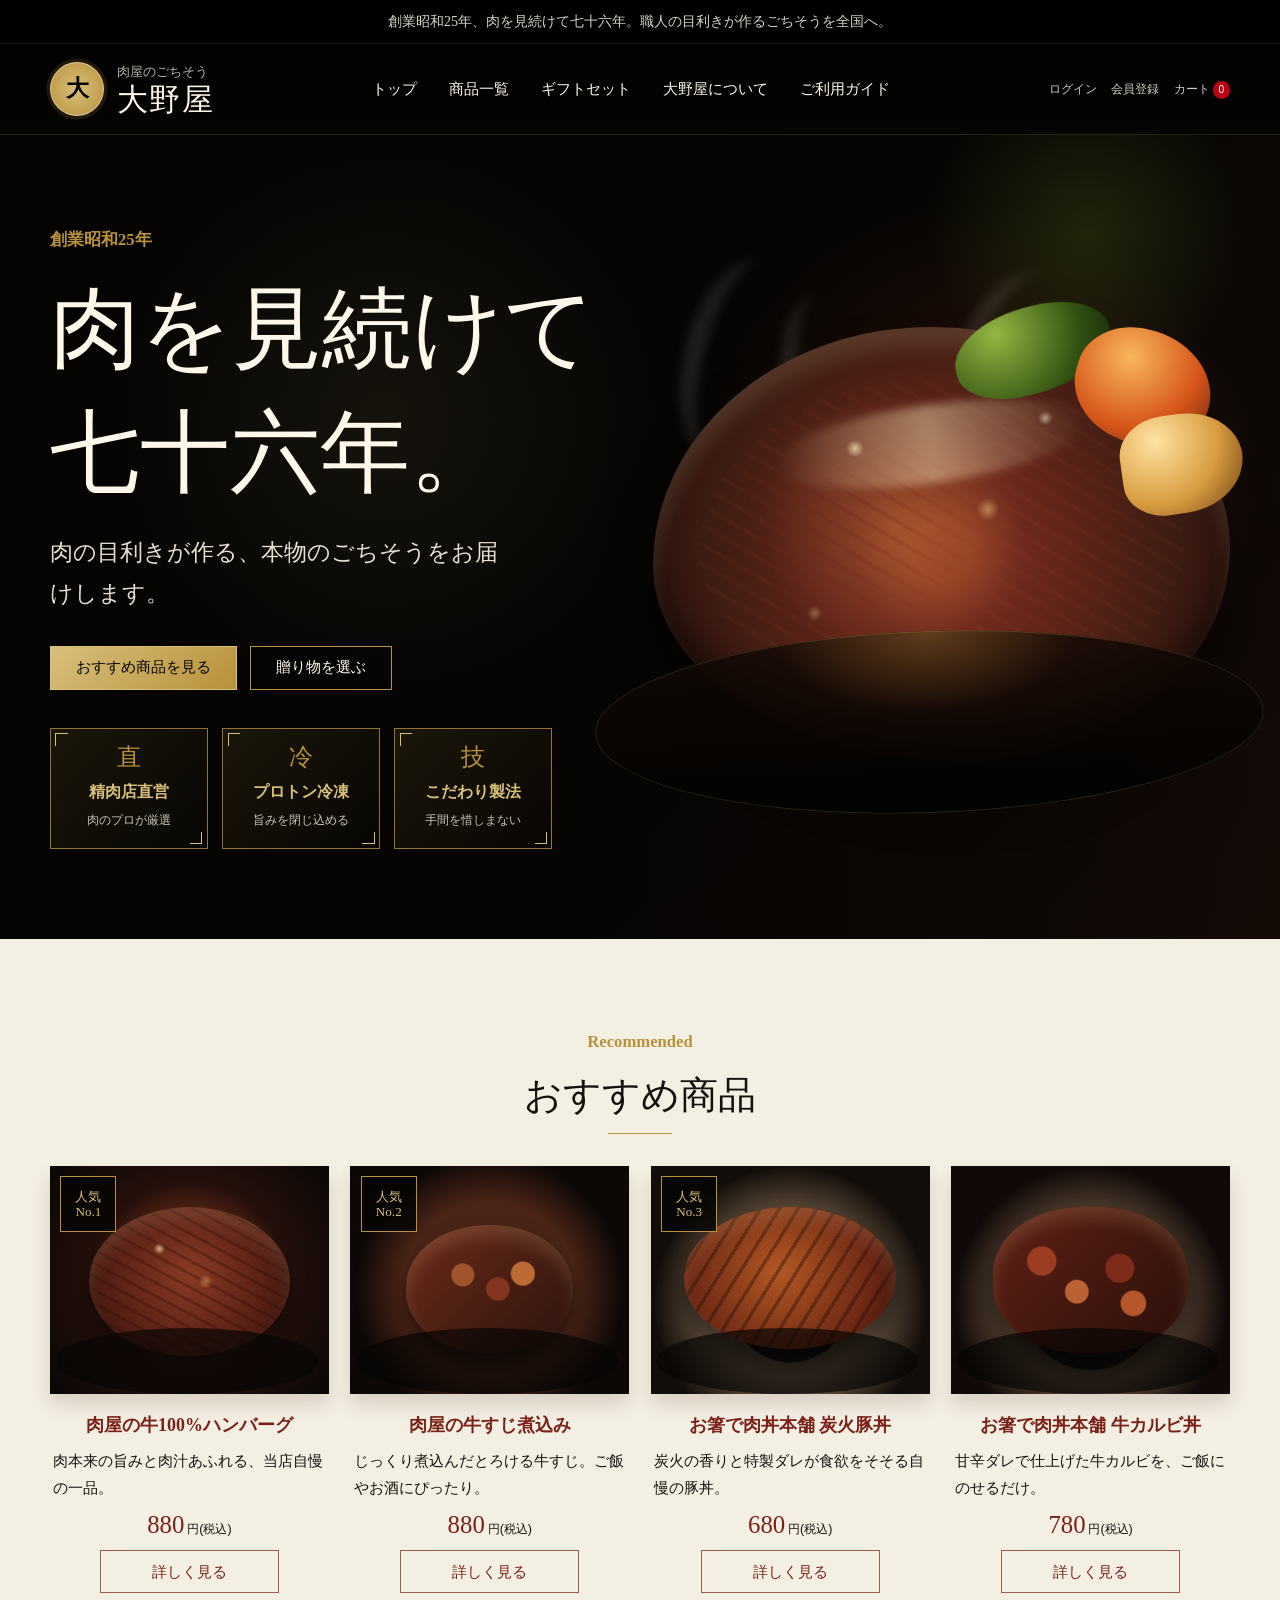
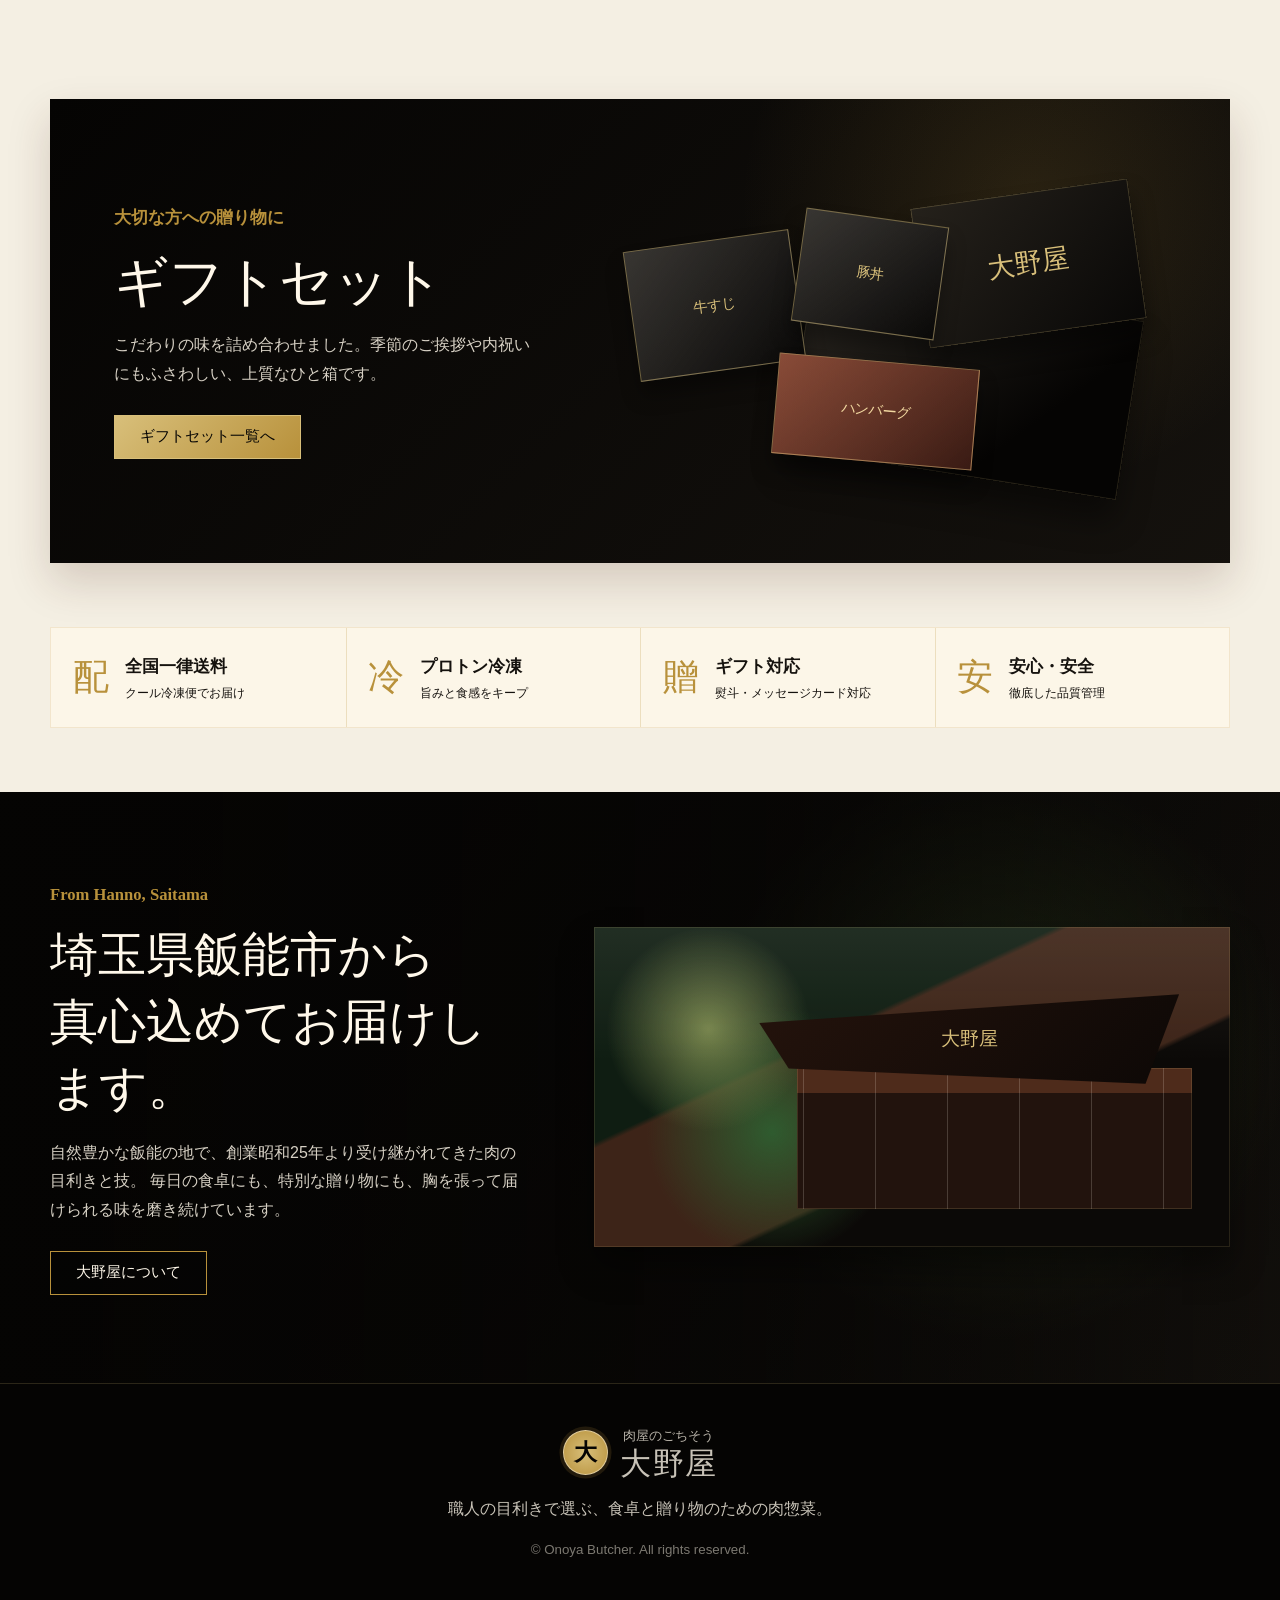
==== index.html @ 5d1ee105 "Add premium butcher LP" ====
<!doctype html>
<html lang="ja">
  <head>
    <meta charset="utf-8">
    <meta name="viewport" content="width=device-width, initial-scale=1">
    <title>肉屋のごちそう 大野屋 | 高級精肉EC LP</title>
    <meta
      name="description"
      content="老舗精肉店が届ける、贈り物にも日々の食卓にもふさわしい上質な肉惣菜のECランディングページです。"
    >
    <link rel="stylesheet" href="styles.css">
  </head>
  <body>
    <header class="site-header" id="top">
      <div class="announcement">
        創業昭和25年、肉を見続けて七十六年。職人の目利きが作るごちそうを全国へ。
      </div>

      <div class="header-inner">
        <a class="brand" href="#top" aria-label="肉屋のごちそう 大野屋 トップへ">
          <span class="brand-mark" aria-hidden="true">大</span>
          <span class="brand-copy">
            <span class="brand-small">肉屋のごちそう</span>
            <span class="brand-name">大野屋</span>
          </span>
        </a>

        <nav class="main-nav" aria-label="メインナビゲーション">
          <a href="#top">トップ</a>
          <a href="#products">商品一覧</a>
          <a href="#gift">ギフトセット</a>
          <a href="#about">大野屋について</a>
          <a href="#guide">ご利用ガイド</a>
        </nav>

        <div class="header-actions" aria-label="アカウントメニュー">
          <a href="#">ログイン</a>
          <a href="#">会員登録</a>
          <a class="cart-link" href="#">カート<span>0</span></a>
        </div>
      </div>
    </header>

    <main>
      <section class="hero" aria-labelledby="hero-title">
        <div class="hero-copy">
          <p class="eyebrow">創業昭和25年</p>
          <h1 id="hero-title">
            <span class="title-line">肉を見続けて</span>
            <span class="title-line">七十六年。</span>
          </h1>
          <p class="hero-lead">
            肉の目利きが作る、本物のごちそうをお届けします。
          </p>

          <div class="hero-actions">
            <a class="button primary" href="#products">おすすめ商品を見る</a>
            <a class="button ghost" href="#gift">贈り物を選ぶ</a>
          </div>

          <div class="trust-badges" aria-label="大野屋のこだわり">
            <article>
              <span class="badge-icon" aria-hidden="true">直</span>
              <h2>精肉店直営</h2>
              <p>肉のプロが厳選</p>
            </article>
            <article>
              <span class="badge-icon" aria-hidden="true">冷</span>
              <h2>プロトン冷凍</h2>
              <p>旨みを閉じ込める</p>
            </article>
            <article>
              <span class="badge-icon" aria-hidden="true">技</span>
              <h2>こだわり製法</h2>
              <p>手間を惜しまない</p>
            </article>
          </div>
        </div>

        <div class="hero-visual" role="img" aria-label="鉄板で焼かれた肉料理のイメージ">
          <span class="steam steam-one"></span>
          <span class="steam steam-two"></span>
          <span class="steam steam-three"></span>
          <span class="meat-plate">
            <span class="meat-gloss"></span>
          </span>
          <span class="vegetable vegetable-green"></span>
          <span class="vegetable vegetable-orange"></span>
          <span class="vegetable vegetable-gold"></span>
        </div>
      </section>

      <section class="products section-light" id="products" aria-labelledby="products-title">
        <div class="section-heading">
          <p class="eyebrow">Recommended</p>
          <h2 id="products-title">おすすめ商品</h2>
        </div>

        <div class="product-grid">
          <article class="product-card">
            <div class="product-visual product-hamburg">
              <span class="rank">人気<br>No.1</span>
            </div>
            <h3>肉屋の牛100%ハンバーグ</h3>
            <p>肉本来の旨みと肉汁あふれる、当店自慢の一品。</p>
            <p class="price">880<span>円(税込)</span></p>
            <a class="button outline" href="#">詳しく見る</a>
          </article>

          <article class="product-card">
            <div class="product-visual product-stew">
              <span class="rank">人気<br>No.2</span>
            </div>
            <h3>肉屋の牛すじ煮込み</h3>
            <p>じっくり煮込んだとろける牛すじ。ご飯やお酒にぴったり。</p>
            <p class="price">880<span>円(税込)</span></p>
            <a class="button outline" href="#">詳しく見る</a>
          </article>

          <article class="product-card">
            <div class="product-visual product-bowl">
              <span class="rank">人気<br>No.3</span>
            </div>
            <h3>お箸で肉丼本舗 炭火豚丼</h3>
            <p>炭火の香りと特製ダレが食欲をそそる自慢の豚丼。</p>
            <p class="price">680<span>円(税込)</span></p>
            <a class="button outline" href="#">詳しく見る</a>
          </article>

          <article class="product-card">
            <div class="product-visual product-kalbi"></div>
            <h3>お箸で肉丼本舗 牛カルビ丼</h3>
            <p>甘辛ダレで仕上げた牛カルビを、ご飯にのせるだけ。</p>
            <p class="price">780<span>円(税込)</span></p>
            <a class="button outline" href="#">詳しく見る</a>
          </article>
        </div>
      </section>

      <section class="gift-band" id="gift" aria-labelledby="gift-title">
        <div class="gift-copy">
          <p class="eyebrow">大切な方への贈り物に</p>
          <h2 id="gift-title">ギフトセット</h2>
          <p>
            こだわりの味を詰め合わせました。季節のご挨拶や内祝いにもふさわしい、上質なひと箱です。
          </p>
          <a class="button primary" href="#">ギフトセット一覧へ</a>
        </div>
        <div class="gift-box" role="img" aria-label="黒い化粧箱に入ったギフト商品のイメージ">
          <span class="box-lid">大野屋</span>
          <span class="gift-pack pack-one">牛すじ</span>
          <span class="gift-pack pack-two">豚丼</span>
          <span class="gift-pack pack-three">ハンバーグ</span>
        </div>
      </section>

      <section class="service-strip" id="guide" aria-label="ご利用ガイド">
        <article>
          <span aria-hidden="true">配</span>
          <div>
            <h2>全国一律送料</h2>
            <p>クール冷凍便でお届け</p>
          </div>
        </article>
        <article>
          <span aria-hidden="true">冷</span>
          <div>
            <h2>プロトン冷凍</h2>
            <p>旨みと食感をキープ</p>
          </div>
        </article>
        <article>
          <span aria-hidden="true">贈</span>
          <div>
            <h2>ギフト対応</h2>
            <p>熨斗・メッセージカード対応</p>
          </div>
        </article>
        <article>
          <span aria-hidden="true">安</span>
          <div>
            <h2>安心・安全</h2>
            <p>徹底した品質管理</p>
          </div>
        </article>
      </section>

      <section class="about" id="about" aria-labelledby="about-title">
        <div class="about-copy">
          <p class="eyebrow">From Hanno, Saitama</p>
          <h2 id="about-title">埼玉県飯能市から<br>真心込めてお届けします。</h2>
          <p>
            自然豊かな飯能の地で、創業昭和25年より受け継がれてきた肉の目利きと技。
            毎日の食卓にも、特別な贈り物にも、胸を張って届けられる味を磨き続けています。
          </p>
          <a class="button ghost" href="#">大野屋について</a>
        </div>
        <div class="store-visual" role="img" aria-label="老舗店舗と自然をイメージした背景"></div>
      </section>
    </main>

    <footer class="site-footer">
      <a class="brand footer-brand" href="#top" aria-label="肉屋のごちそう 大野屋 トップへ">
        <span class="brand-mark" aria-hidden="true">大</span>
        <span class="brand-copy">
          <span class="brand-small">肉屋のごちそう</span>
          <span class="brand-name">大野屋</span>
        </span>
      </a>
      <p>職人の目利きで選ぶ、食卓と贈り物のための肉惣菜。</p>
      <small>&copy; Onoya Butcher. All rights reserved.</small>
    </footer>
  </body>
</html>
---- styles.css ----
:root {
  --black: #050403;
  --ink: #15120e;
  --charcoal: #211a14;
  --gold: #b8913b;
  --pale-gold: #d8bf7a;
  --paper: #f4efe3;
  --paper-deep: #e5d8bf;
  --meat-red: #7a2118;
  --roast-brown: #4a2417;
  --cream-text: #fff8ea;
  --muted-light: #c9bea8;
  --shadow: rgba(0, 0, 0, 0.36);
  --serif: "Yu Mincho", "Hiragino Mincho ProN", "Noto Serif JP", serif;
  --sans: "Hiragino Kaku Gothic ProN", "Yu Gothic", "Noto Sans JP", sans-serif;
}

* {
  box-sizing: border-box;
}

html {
  scroll-behavior: smooth;
  overflow-x: hidden;
}

body {
  min-width: 320px;
  margin: 0;
  overflow-x: hidden;
  color: var(--ink);
  background:
    radial-gradient(circle at 20% 12%, rgba(184, 145, 59, 0.12), transparent 28rem),
    linear-gradient(135deg, rgba(74, 36, 23, 0.07) 0 1px, transparent 1px 14px),
    var(--paper);
  font-family: var(--sans);
  line-height: 1.8;
  letter-spacing: 0;
}

body::before {
  position: fixed;
  inset: 0;
  z-index: -1;
  pointer-events: none;
  content: "";
  background-image:
    radial-gradient(circle at 12% 18%, rgba(80, 61, 37, 0.08) 0 1px, transparent 1px),
    radial-gradient(circle at 76% 42%, rgba(80, 61, 37, 0.07) 0 1px, transparent 1px);
  background-size: 30px 28px, 42px 40px;
  opacity: 0.5;
}

a {
  color: inherit;
  text-decoration: none;
}

img,
svg {
  max-width: 100%;
}

.site-header {
  color: var(--cream-text);
  background: linear-gradient(180deg, #000, var(--black));
  border-bottom: 1px solid rgba(216, 191, 122, 0.18);
}

.announcement {
  padding: 0.55rem 1.5rem;
  color: rgba(255, 248, 234, 0.84);
  border-bottom: 1px solid rgba(255, 255, 255, 0.08);
  font-family: var(--serif);
  font-size: clamp(0.72rem, 1.1vw, 0.88rem);
  overflow-wrap: anywhere;
  text-align: center;
}

.header-inner {
  display: grid;
  grid-template-columns: auto minmax(18rem, 1fr) auto;
  gap: 1.5rem;
  align-items: center;
  width: min(1180px, calc(100% - 3rem));
  margin: 0 auto;
  padding: 1rem 0;
}

.brand {
  display: inline-flex;
  align-items: center;
  gap: 0.8rem;
  min-width: max-content;
}

.brand-mark {
  display: grid;
  width: 3.4rem;
  aspect-ratio: 1;
  place-items: center;
  color: var(--black);
  background:
    radial-gradient(circle, var(--pale-gold), var(--gold));
  border: 1px solid rgba(255, 248, 234, 0.48);
  border-radius: 50%;
  box-shadow: 0 0 0 0.22rem rgba(184, 145, 59, 0.16);
  font-family: var(--serif);
  font-size: 1.45rem;
  font-weight: 700;
}

.brand-copy {
  display: grid;
  gap: 0.05rem;
  font-family: var(--serif);
}

.brand-small {
  color: rgba(255, 248, 234, 0.72);
  font-size: 0.82rem;
}

.brand-name {
  font-size: clamp(1.45rem, 2.4vw, 2rem);
  letter-spacing: 0.04em;
  line-height: 1.1;
}

.main-nav,
.header-actions {
  display: flex;
  flex-wrap: wrap;
  align-items: center;
}

.main-nav {
  justify-content: center;
  gap: clamp(0.75rem, 2.5vw, 2.25rem);
  font-family: var(--serif);
  font-size: 0.95rem;
}

.main-nav a {
  position: relative;
  padding: 0.55rem 0;
}

.main-nav a::after {
  position: absolute;
  right: 0;
  bottom: 0;
  left: 0;
  height: 1px;
  content: "";
  background: var(--pale-gold);
  opacity: 0;
  transform: scaleX(0.4);
  transition: opacity 180ms ease, transform 180ms ease;
}

.main-nav a:hover::after,
.main-nav a:focus-visible::after {
  opacity: 1;
  transform: scaleX(1);
}

.header-actions {
  justify-content: flex-end;
  gap: 0.9rem;
  color: rgba(255, 248, 234, 0.82);
  font-size: 0.78rem;
}

.cart-link {
  position: relative;
}

.cart-link span {
  display: inline-grid;
  min-width: 1.08rem;
  height: 1.08rem;
  margin-left: 0.18rem;
  place-items: center;
  color: #fff;
  background: #b90013;
  border-radius: 50%;
  font-size: 0.64rem;
  line-height: 1;
}

.hero {
  position: relative;
  display: grid;
  grid-template-columns: minmax(0, 0.9fr) minmax(22rem, 1.1fr);
  gap: clamp(2rem, 5vw, 5rem);
  align-items: center;
  min-height: 620px;
  padding: clamp(3rem, 7vw, 5.8rem) max(1.5rem, calc((100vw - 1180px) / 2));
  overflow: hidden;
  color: var(--cream-text);
  background:
    linear-gradient(90deg, rgba(5, 4, 3, 0.97), rgba(5, 4, 3, 0.8) 42%, rgba(5, 4, 3, 0.28)),
    radial-gradient(circle at 76% 44%, rgba(184, 63, 25, 0.44), transparent 18rem),
    linear-gradient(135deg, #020201, #0a0705 55%, #1a0d08);
}

.hero::before {
  position: absolute;
  inset: 0;
  content: "";
  background:
    radial-gradient(circle at 30% 35%, rgba(216, 191, 122, 0.08), transparent 18rem),
    radial-gradient(circle at 85% 12%, rgba(78, 102, 25, 0.32), transparent 10rem);
  pointer-events: none;
}

.hero-copy,
.hero-visual {
  position: relative;
  z-index: 1;
}

.eyebrow {
  margin: 0 0 0.8rem;
  color: var(--gold);
  font-family: var(--serif);
  font-size: clamp(0.86rem, 1.3vw, 1.05rem);
  font-weight: 700;
}

.hero h1,
.section-heading h2,
.gift-copy h2,
.about-copy h2 {
  margin: 0;
  font-family: var(--serif);
  font-weight: 500;
  line-height: 1.38;
}

.hero h1 {
  font-size: clamp(3rem, 7vw, 5.8rem);
}

.title-line {
  display: block;
  white-space: nowrap;
}

.hero-lead {
  max-width: 28rem;
  margin: 1.1rem 0 0;
  color: rgba(255, 248, 234, 0.9);
  font-family: var(--serif);
  font-size: clamp(1.05rem, 2vw, 1.45rem);
  line-height: 1.75;
}

.hero-actions {
  display: flex;
  flex-wrap: wrap;
  gap: 0.85rem;
  margin-top: 2rem;
}

.button {
  display: inline-flex;
  align-items: center;
  justify-content: center;
  min-height: 2.75rem;
  padding: 0.72rem 1.55rem;
  border: 1px solid currentColor;
  font-family: var(--serif);
  font-size: 0.95rem;
  line-height: 1.2;
  text-align: center;
  transition: transform 180ms ease, background-color 180ms ease, border-color 180ms ease, color 180ms ease;
}

.button:hover,
.button:focus-visible {
  transform: translateY(-1px);
}

.button.primary {
  color: var(--black);
  background: linear-gradient(135deg, var(--pale-gold), var(--gold));
  border-color: var(--pale-gold);
}

.button.ghost {
  color: var(--cream-text);
  background: rgba(5, 4, 3, 0.34);
  border-color: var(--gold);
}

.button.outline {
  width: min(100%, 11.2rem);
  min-height: 2.35rem;
  color: var(--meat-red);
  background: transparent;
  border-color: rgba(122, 33, 24, 0.72);
}

.button.outline:hover,
.button.outline:focus-visible {
  color: var(--cream-text);
  background: var(--meat-red);
}

.trust-badges {
  display: grid;
  grid-template-columns: repeat(3, minmax(0, 1fr));
  gap: 0.9rem;
  max-width: 34rem;
  margin-top: 2.4rem;
}

.trust-badges article {
  position: relative;
  min-height: 7.6rem;
  padding: 1rem 0.8rem 0.9rem;
  border: 1px solid rgba(184, 145, 59, 0.78);
  background:
    linear-gradient(135deg, rgba(184, 145, 59, 0.13), rgba(184, 145, 59, 0.02)),
    rgba(0, 0, 0, 0.32);
  text-align: center;
}

.trust-badges article::before,
.trust-badges article::after {
  position: absolute;
  width: 0.7rem;
  height: 0.7rem;
  content: "";
  border-color: var(--pale-gold);
  border-style: solid;
}

.trust-badges article::before {
  top: 0.28rem;
  left: 0.28rem;
  border-width: 1px 0 0 1px;
}

.trust-badges article::after {
  right: 0.28rem;
  bottom: 0.28rem;
  border-width: 0 1px 1px 0;
}

.badge-icon {
  display: block;
  color: var(--gold);
  font-family: var(--serif);
  font-size: 1.5rem;
  line-height: 1;
}

.trust-badges h2 {
  margin: 0.58rem 0 0.1rem;
  color: var(--pale-gold);
  font-family: var(--serif);
  font-size: 1rem;
}

.trust-badges p {
  margin: 0;
  color: rgba(255, 248, 234, 0.78);
  font-size: 0.78rem;
}

.hero-visual {
  min-height: clamp(25rem, 45vw, 35rem);
}

.meat-plate {
  position: absolute;
  right: 0;
  bottom: 10%;
  width: min(94%, 39rem);
  aspect-ratio: 1.33;
  border-radius: 48% 52% 46% 54% / 55% 51% 49% 45%;
  background:
    radial-gradient(circle at 35% 28%, rgba(255, 245, 194, 0.68), transparent 0.55rem),
    radial-gradient(circle at 58% 42%, rgba(255, 205, 132, 0.48), transparent 0.7rem),
    radial-gradient(circle at 68% 21%, rgba(255, 246, 220, 0.52), transparent 0.45rem),
    radial-gradient(circle at 28% 66%, rgba(255, 216, 160, 0.32), transparent 0.48rem),
    radial-gradient(circle at 50% 52%, #8d3b23 0 8%, #6d281b 24%, #3c1b12 65%, #1d0c08 100%);
  box-shadow:
    inset 0 1.2rem 1.2rem rgba(255, 235, 182, 0.14),
    inset 0 -1.4rem 2rem rgba(0, 0, 0, 0.5),
    0 2.4rem 3rem rgba(0, 0, 0, 0.52);
}

.meat-plate::before {
  position: absolute;
  inset: 12% 8% 14%;
  content: "";
  border-radius: inherit;
  background:
    repeating-linear-gradient(30deg, rgba(35, 11, 4, 0.42) 0 0.24rem, transparent 0.24rem 1.05rem),
    radial-gradient(circle at 40% 45%, rgba(255, 147, 60, 0.46), transparent 8rem);
  mix-blend-mode: screen;
  opacity: 0.55;
}

.meat-plate::after {
  position: absolute;
  right: -6%;
  bottom: -12%;
  left: -10%;
  height: 42%;
  content: "";
  border-radius: 50%;
  background:
    radial-gradient(ellipse at 50% 0, rgba(255, 179, 77, 0.28), transparent 32%),
    linear-gradient(180deg, rgba(20, 10, 5, 0.84), rgba(2, 2, 1, 0.95));
  box-shadow: inset 0 0 0 1px rgba(216, 191, 122, 0.18);
  transform: rotate(-2deg);
}

.meat-gloss {
  position: absolute;
  top: 18%;
  left: 21%;
  width: 54%;
  height: 18%;
  border-radius: 50%;
  background: linear-gradient(90deg, transparent, rgba(255, 241, 193, 0.42), transparent);
  filter: blur(0.25rem);
  transform: rotate(-8deg);
}

.vegetable,
.steam {
  position: absolute;
  display: block;
}

.vegetable-green {
  top: 9%;
  right: 19%;
  width: 10rem;
  height: 5.4rem;
  border-radius: 52% 48% 55% 45%;
  background: radial-gradient(circle at 30% 20%, #94b642, #315111 64%, #17250a);
  filter: blur(0.2px);
  transform: rotate(-16deg);
}

.vegetable-orange {
  top: 13%;
  right: 3%;
  width: 8.6rem;
  height: 7.1rem;
  border-radius: 46% 54% 49% 51%;
  background: radial-gradient(circle at 35% 28%, #f8b65a, #d55519 58%, #5c1d0d);
  transform: rotate(17deg);
}

.vegetable-gold {
  top: 28%;
  right: -2%;
  width: 7.6rem;
  height: 6.2rem;
  border-radius: 44% 56% 60% 40%;
  background: radial-gradient(circle at 30% 24%, #ffe2a1, #d79c3f 56%, #6e3b16);
  transform: rotate(-8deg);
}

.steam {
  width: 7rem;
  height: 13rem;
  border-left: 1.2rem solid rgba(255, 255, 255, 0.1);
  border-radius: 50%;
  filter: blur(0.35rem);
}

.steam-one {
  top: 0;
  left: 11%;
  transform: rotate(14deg);
}

.steam-two {
  top: 6%;
  left: 27%;
  transform: rotate(-10deg);
}

.steam-three {
  top: 2%;
  right: 27%;
  transform: rotate(20deg);
}

.section-light {
  padding: clamp(3.2rem, 7vw, 5.5rem) max(1.5rem, calc((100vw - 1180px) / 2));
}

.section-heading {
  margin-bottom: 2rem;
  text-align: center;
}

.section-heading h2 {
  position: relative;
  display: inline-block;
  color: var(--ink);
  font-size: clamp(1.75rem, 3.4vw, 2.35rem);
}

.section-heading h2::after {
  display: block;
  width: 4rem;
  height: 1px;
  margin: 0.7rem auto 0;
  content: "";
  background: var(--gold);
}

.product-grid {
  display: grid;
  grid-template-columns: repeat(4, minmax(0, 1fr));
  gap: clamp(1rem, 2vw, 1.35rem);
}

.product-card {
  display: grid;
  align-content: start;
  justify-items: center;
  min-width: 0;
  padding-bottom: 1.1rem;
  text-align: center;
}

.product-visual {
  position: relative;
  width: 100%;
  aspect-ratio: 1.22;
  margin-bottom: 1.1rem;
  overflow: hidden;
  background:
    radial-gradient(circle at 52% 45%, rgba(255, 219, 139, 0.38), transparent 18%),
    radial-gradient(circle at 50% 50%, #7e3721 0 22%, #25100b 54%, #090705 100%);
  box-shadow: 0 0.7rem 1.1rem rgba(74, 36, 23, 0.16);
}

.product-visual::before,
.product-visual::after {
  position: absolute;
  content: "";
}

.product-visual::before {
  inset: 18% 14% 17%;
  border-radius: 50%;
  background:
    radial-gradient(circle at 35% 28%, rgba(255, 236, 181, 0.68), transparent 0.36rem),
    radial-gradient(circle at 58% 50%, rgba(255, 191, 106, 0.44), transparent 0.45rem),
    repeating-linear-gradient(28deg, rgba(32, 9, 3, 0.28) 0 0.18rem, transparent 0.18rem 0.74rem),
    radial-gradient(circle at 50% 45%, #8a3a22, #541e14 64%, #27100b);
  box-shadow: inset 0 0.75rem 1rem rgba(255, 225, 170, 0.14), 0 0.75rem 1.2rem rgba(0, 0, 0, 0.5);
}

.product-visual::after {
  right: 4%;
  bottom: 0;
  left: 2%;
  height: 29%;
  border-radius: 50%;
  background: rgba(6, 5, 4, 0.68);
}

.product-stew {
  background:
    radial-gradient(circle at 50% 54%, #d8c9ad 0 23%, #4a2417 24% 47%, #0d0806 72%);
}

.product-stew::before {
  inset: 26% 20% 18%;
  border-radius: 48%;
  background:
    radial-gradient(circle at 34% 39%, #a1542b 0 8%, transparent 9%),
    radial-gradient(circle at 55% 50%, #85351f 0 10%, transparent 11%),
    radial-gradient(circle at 70% 38%, #bb6b33 0 8%, transparent 9%),
    linear-gradient(135deg, #6d2c1a, #2b120d);
}

.product-bowl {
  background:
    radial-gradient(circle at 50% 60%, #12100d 0 30%, #75604a 31% 39%, #130d09 70%);
}

.product-bowl::before {
  inset: 18% 12% 20%;
  border-radius: 50%;
  background:
    repeating-linear-gradient(122deg, rgba(30, 9, 4, 0.36) 0 0.22rem, transparent 0.22rem 1rem),
    radial-gradient(circle at 45% 45%, #b25723, #6c2714 66%, #2a0d08);
}

.product-kalbi {
  background:
    radial-gradient(circle at 50% 60%, #16110e 0 34%, #5e4938 35% 42%, #100907 70%);
}

.product-kalbi::before {
  inset: 18% 15% 18%;
  border-radius: 45%;
  background:
    radial-gradient(circle at 25% 37%, #9a3d20 0 8%, transparent 9%),
    radial-gradient(circle at 43% 58%, #bb6232 0 8%, transparent 9%),
    radial-gradient(circle at 65% 42%, #7e2b19 0 9%, transparent 10%),
    radial-gradient(circle at 72% 66%, #b5562b 0 7%, transparent 8%),
    linear-gradient(135deg, #5f2115, #2a0f0a);
}

.rank {
  position: absolute;
  top: 0.65rem;
  left: 0.65rem;
  z-index: 1;
  display: grid;
  width: 3.5rem;
  height: 3.5rem;
  place-items: center;
  color: var(--pale-gold);
  background: rgba(5, 4, 3, 0.78);
  border: 1px solid var(--gold);
  font-family: var(--serif);
  font-size: 0.82rem;
  line-height: 1.2;
}

.product-card h3 {
  margin: 0;
  color: var(--meat-red);
  font-family: var(--serif);
  font-size: clamp(1rem, 1.8vw, 1.12rem);
  line-height: 1.5;
}

.product-card p {
  max-width: 17rem;
  margin: 0.55rem 0 0;
  font-size: 0.92rem;
  line-height: 1.85;
  text-align: left;
}

.product-card .price {
  margin: 0.7rem 0 0.75rem;
  color: var(--meat-red);
  font-family: Georgia, var(--serif);
  font-size: 1.55rem;
  line-height: 1;
  text-align: center;
}

.price span {
  margin-left: 0.18rem;
  color: var(--ink);
  font-family: var(--sans);
  font-size: 0.78rem;
}

.gift-band {
  display: grid;
  grid-template-columns: minmax(18rem, 0.85fr) minmax(20rem, 1.15fr);
  gap: clamp(2rem, 4vw, 4rem);
  align-items: center;
  width: min(1180px, calc(100% - 3rem));
  margin: 0 auto clamp(2rem, 5vw, 4rem);
  padding: clamp(2.2rem, 5vw, 4rem);
  overflow: hidden;
  color: var(--cream-text);
  background:
    radial-gradient(circle at 83% 22%, rgba(184, 145, 59, 0.16), transparent 18rem),
    linear-gradient(135deg, rgba(5, 4, 3, 0.95), rgba(21, 18, 14, 0.96)),
    var(--black);
  box-shadow: 0 1.2rem 2.5rem rgba(74, 36, 23, 0.18);
}

.gift-copy h2 {
  margin-bottom: 0.7rem;
  font-size: clamp(2.1rem, 4.6vw, 3.35rem);
}

.gift-copy p:not(.eyebrow) {
  max-width: 28rem;
  margin: 0 0 1.6rem;
  color: rgba(255, 248, 234, 0.84);
}

.gift-box {
  position: relative;
  min-height: 21rem;
}

.gift-box::before {
  position: absolute;
  right: 6%;
  bottom: 7%;
  width: 58%;
  height: 54%;
  content: "";
  background: linear-gradient(135deg, #2c2822, #050403 70%);
  box-shadow: 0 1.4rem 2rem rgba(0, 0, 0, 0.42), inset 0 0 0 1px rgba(216, 191, 122, 0.16);
  transform: rotate(9deg);
}

.box-lid {
  position: absolute;
  top: 9%;
  right: 5%;
  display: grid;
  width: 38%;
  height: 42%;
  place-items: center;
  color: var(--pale-gold);
  background: linear-gradient(135deg, #25211b, #090807);
  box-shadow: 0 1rem 1.4rem rgba(0, 0, 0, 0.42), inset 0 0 0 1px rgba(216, 191, 122, 0.24);
  font-family: var(--serif);
  font-size: clamp(1.2rem, 2.2vw, 1.7rem);
  transform: rotate(-8deg);
}

.gift-pack {
  position: absolute;
  display: grid;
  place-items: center;
  color: var(--pale-gold);
  background:
    linear-gradient(135deg, rgba(255, 255, 255, 0.15), rgba(255, 255, 255, 0.02)),
    linear-gradient(135deg, #15120e, #050403);
  border: 1px solid rgba(216, 191, 122, 0.48);
  box-shadow: 0 0.9rem 1.2rem rgba(0, 0, 0, 0.36);
  font-family: var(--serif);
  font-size: 0.9rem;
}

.pack-one {
  top: 23%;
  left: 7%;
  width: 29%;
  height: 39%;
  transform: rotate(-8deg);
}

.pack-two {
  top: 16%;
  left: 36%;
  width: 25%;
  height: 34%;
  transform: rotate(8deg);
}

.pack-three {
  right: 33%;
  bottom: 11%;
  width: 35%;
  height: 30%;
  color: #f2d8a0;
  background:
    linear-gradient(135deg, rgba(255, 248, 234, 0.12), rgba(255, 248, 234, 0.02)),
    linear-gradient(135deg, #78331f, #35160f);
  transform: rotate(5deg);
}

.service-strip {
  display: grid;
  grid-template-columns: repeat(4, minmax(0, 1fr));
  gap: 0;
  width: min(1180px, calc(100% - 3rem));
  margin: 0 auto clamp(2rem, 5vw, 4rem);
  background: rgba(255, 248, 234, 0.72);
  border: 1px solid rgba(184, 145, 59, 0.16);
}

.service-strip article {
  display: flex;
  gap: 1rem;
  align-items: center;
  min-width: 0;
  padding: 1.5rem 1.35rem;
}

.service-strip article + article {
  border-left: 1px solid rgba(184, 145, 59, 0.24);
}

.service-strip span {
  color: var(--gold);
  font-family: var(--serif);
  font-size: 2.25rem;
  line-height: 1;
}

.service-strip h2 {
  margin: 0;
  color: var(--ink);
  font-family: var(--serif);
  font-size: 1.05rem;
}

.service-strip p {
  margin: 0.1rem 0 0;
  font-size: 0.78rem;
  line-height: 1.5;
}

.about {
  position: relative;
  display: grid;
  grid-template-columns: minmax(18rem, 0.86fr) minmax(18rem, 1.14fr);
  gap: clamp(2rem, 5vw, 4rem);
  align-items: center;
  padding: clamp(3rem, 7vw, 5.5rem) max(1.5rem, calc((100vw - 1180px) / 2));
  overflow: hidden;
  color: var(--cream-text);
  background:
    linear-gradient(90deg, rgba(5, 4, 3, 0.98), rgba(5, 4, 3, 0.72) 56%, rgba(5, 4, 3, 0.25)),
    radial-gradient(circle at 78% 44%, rgba(65, 91, 40, 0.5), transparent 18rem),
    linear-gradient(135deg, #030302, #15120e);
}

.about-copy {
  position: relative;
  z-index: 1;
}

.about-copy h2 {
  font-size: clamp(1.85rem, 4vw, 3rem);
}

.about-copy p:not(.eyebrow) {
  max-width: 34rem;
  margin: 1.1rem 0 1.6rem;
  color: rgba(255, 248, 234, 0.84);
}

.store-visual {
  position: relative;
  min-height: 20rem;
  overflow: hidden;
  background:
    linear-gradient(180deg, rgba(255, 248, 234, 0.08), transparent 42%),
    radial-gradient(circle at 18% 32%, #75834b, transparent 18%),
    radial-gradient(circle at 28% 64%, #2f5b2f, transparent 25%),
    linear-gradient(155deg, #0f1d12 0 35%, #3d2418 36% 62%, #0b0907 63%);
  box-shadow: 0 1.2rem 2rem rgba(0, 0, 0, 0.42), inset 0 0 0 1px rgba(216, 191, 122, 0.14);
}

.store-visual::before {
  position: absolute;
  right: 6%;
  bottom: 12%;
  width: 62%;
  height: 44%;
  content: "";
  background:
    linear-gradient(90deg, transparent 0 8%, rgba(255, 248, 234, 0.18) 8% 10%, transparent 10% 18%),
    linear-gradient(180deg, #4e2b1b 0 18%, #22130d 18% 100%);
  background-size: 4.5rem 100%, auto;
  box-shadow: inset 0 0 0 1px rgba(216, 191, 122, 0.16);
}

.store-visual::after {
  position: absolute;
  right: 8%;
  bottom: 51%;
  width: 66%;
  height: 28%;
  content: "大野屋";
  display: grid;
  place-items: center;
  color: var(--pale-gold);
  background: linear-gradient(135deg, #24130c, #0d0806);
  clip-path: polygon(0 32%, 100% 0, 92% 100%, 7% 83%);
  font-family: var(--serif);
  font-size: 1.2rem;
}

.site-footer {
  display: grid;
  gap: 0.85rem;
  justify-items: center;
  padding: 2.5rem 1.5rem;
  color: rgba(255, 248, 234, 0.78);
  background: var(--black);
  border-top: 1px solid rgba(216, 191, 122, 0.18);
  text-align: center;
}

.footer-brand .brand-mark {
  width: 2.8rem;
}

.site-footer p {
  margin: 0;
}

.site-footer small {
  color: rgba(255, 248, 234, 0.48);
}

@media (max-width: 980px) {
  .header-inner {
    grid-template-columns: 1fr;
    justify-items: center;
  }

  .main-nav,
  .header-actions {
    justify-content: center;
  }

  .hero,
  .gift-band,
  .about {
    grid-template-columns: 1fr;
  }

  .hero {
    min-height: auto;
  }

  .hero-visual {
    min-height: 24rem;
  }

  .product-grid,
  .service-strip {
    grid-template-columns: repeat(2, minmax(0, 1fr));
  }

  .service-strip article:nth-child(3) {
    border-left: 0;
    border-top: 1px solid rgba(184, 145, 59, 0.24);
  }

  .service-strip article:nth-child(4) {
    border-top: 1px solid rgba(184, 145, 59, 0.24);
  }
}

@media (max-width: 640px) {
  .announcement {
    width: 100vw;
    max-width: 100vw;
    padding-inline: 1rem;
    line-height: 1.65;
    word-break: break-all;
    text-align: left;
  }

  .header-inner,
  .gift-band,
  .service-strip {
    width: min(100% - 2rem, 1180px);
  }

  .brand {
    min-width: 0;
  }

  .brand-mark {
    width: 3rem;
  }

  .main-nav {
    display: grid;
    grid-template-columns: repeat(2, minmax(0, max-content));
    width: 100%;
    justify-content: center;
    gap: 0.3rem 1rem;
    font-size: 0.86rem;
  }

  .main-nav a {
    min-width: 0;
    padding-block: 0.3rem;
  }

  .header-actions {
    gap: 0.8rem;
  }

  .hero {
    padding: 2.8rem 1rem 3rem;
  }

  .hero h1 {
    font-size: clamp(2.35rem, 14vw, 3.35rem);
  }

  .hero-lead {
    max-width: 21rem;
    font-size: 1.02rem;
  }

  .hero-actions {
    flex-direction: column;
    align-items: stretch;
  }

  .trust-badges {
    grid-template-columns: 1fr;
  }

  .trust-badges article {
    min-height: 8.7rem;
    padding-block: 1.15rem;
  }

  .hero-visual {
    min-height: 19rem;
  }

  .vegetable-green {
    right: 23%;
    width: 6.8rem;
    height: 3.8rem;
  }

  .vegetable-orange,
  .vegetable-gold {
    width: 5.6rem;
    height: 4.8rem;
  }

  .section-light,
  .about {
    padding-inline: 1rem;
  }

  .product-grid,
  .service-strip {
    grid-template-columns: 1fr;
  }

  .product-card p {
    text-align: center;
  }

  .gift-band {
    padding: 2rem 1.15rem;
  }

  .gift-box {
    min-height: 17rem;
  }

  .service-strip article,
  .service-strip article + article,
  .service-strip article:nth-child(3),
  .service-strip article:nth-child(4) {
    border-left: 0;
    border-top: 1px solid rgba(184, 145, 59, 0.24);
  }

  .service-strip article:first-child {
    border-top: 0;
  }
}
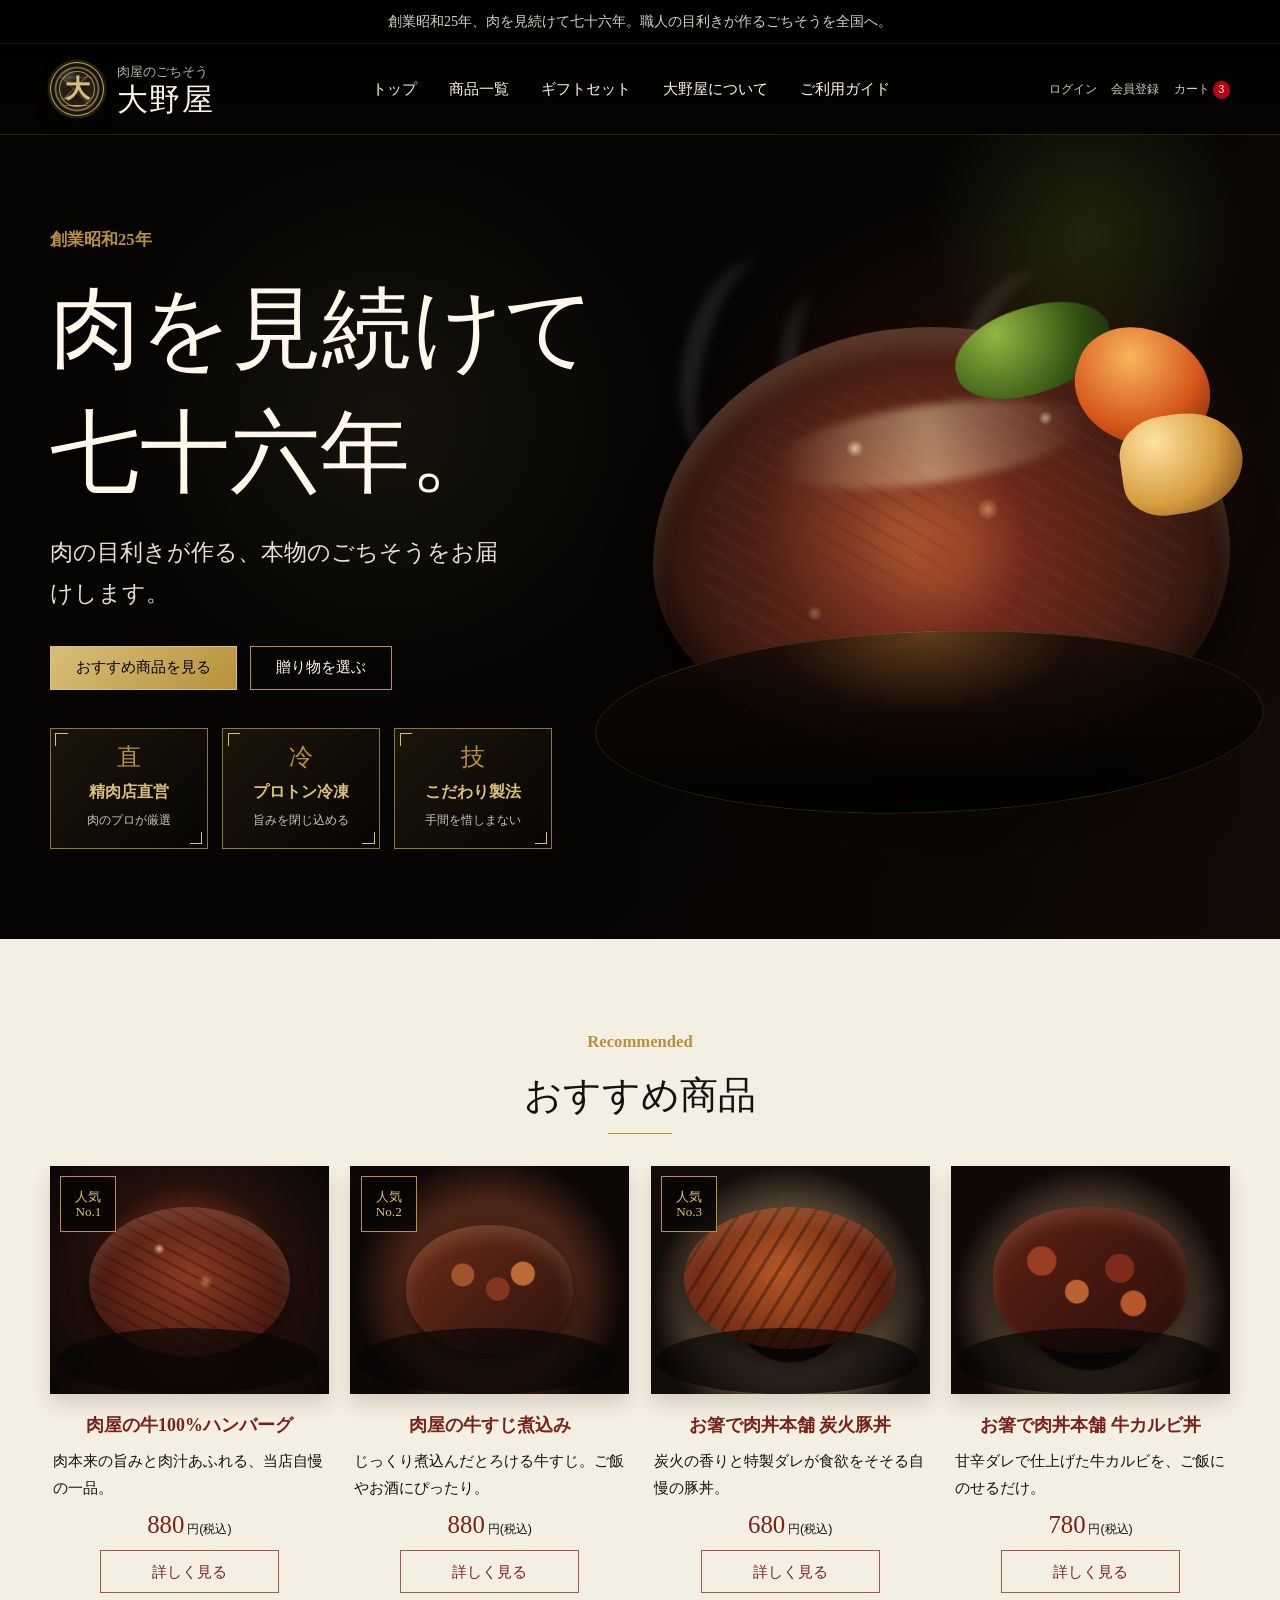
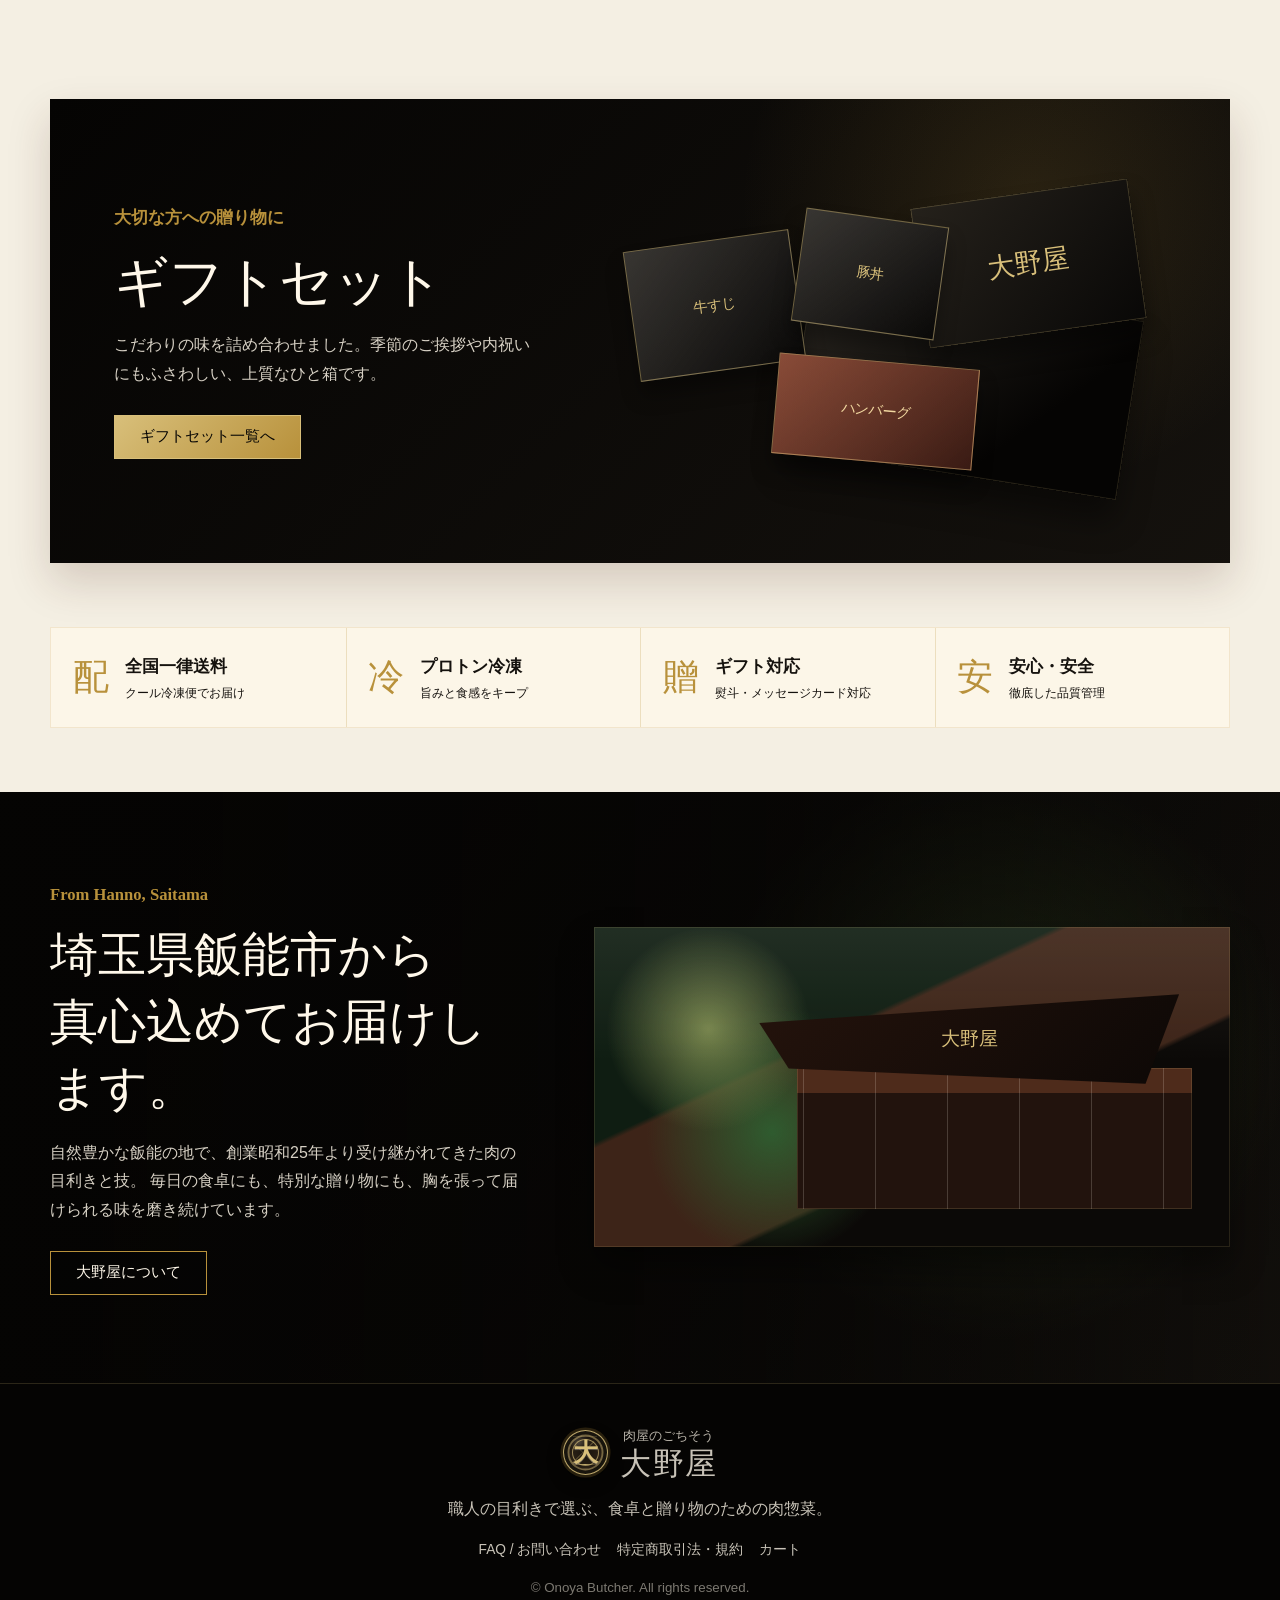
==== commit 31a76e32: "Add multi-page EC mock" ====
--- a/index.html
+++ b/index.html
@@ -17,7 +17,7 @@
       </div>
 
       <div class="header-inner">
-        <a class="brand" href="#top" aria-label="肉屋のごちそう 大野屋 トップへ">
+        <a class="brand" href="index.html" aria-label="肉屋のごちそう 大野屋 トップへ">
           <span class="brand-mark" aria-hidden="true">大</span>
           <span class="brand-copy">
             <span class="brand-small">肉屋のごちそう</span>
@@ -26,17 +26,17 @@
         </a>
 
         <nav class="main-nav" aria-label="メインナビゲーション">
-          <a href="#top">トップ</a>
-          <a href="#products">商品一覧</a>
-          <a href="#gift">ギフトセット</a>
-          <a href="#about">大野屋について</a>
-          <a href="#guide">ご利用ガイド</a>
+          <a href="index.html">トップ</a>
+          <a href="products.html">商品一覧</a>
+          <a href="gift.html">ギフトセット</a>
+          <a href="about.html">大野屋について</a>
+          <a href="guide.html">ご利用ガイド</a>
         </nav>
 
         <div class="header-actions" aria-label="アカウントメニュー">
-          <a href="#">ログイン</a>
-          <a href="#">会員登録</a>
-          <a class="cart-link" href="#">カート<span>0</span></a>
+          <a href="login.html">ログイン</a>
+          <a href="register.html">会員登録</a>
+          <a class="cart-link" href="cart.html">カート<span>3</span></a>
         </div>
       </div>
     </header>
@@ -54,8 +54,8 @@
           </p>
 
           <div class="hero-actions">
-            <a class="button primary" href="#products">おすすめ商品を見る</a>
-            <a class="button ghost" href="#gift">贈り物を選ぶ</a>
+            <a class="button primary" href="products.html">おすすめ商品を見る</a>
+            <a class="button ghost" href="gift.html">贈り物を選ぶ</a>
           </div>
 
           <div class="trust-badges" aria-label="大野屋のこだわり">
@@ -104,7 +104,7 @@
             <h3>肉屋の牛100%ハンバーグ</h3>
             <p>肉本来の旨みと肉汁あふれる、当店自慢の一品。</p>
             <p class="price">880<span>円(税込)</span></p>
-            <a class="button outline" href="#">詳しく見る</a>
+            <a class="button outline" href="product-hamburg.html">詳しく見る</a>
           </article>
 
           <article class="product-card">
@@ -114,7 +114,7 @@
             <h3>肉屋の牛すじ煮込み</h3>
             <p>じっくり煮込んだとろける牛すじ。ご飯やお酒にぴったり。</p>
             <p class="price">880<span>円(税込)</span></p>
-            <a class="button outline" href="#">詳しく見る</a>
+            <a class="button outline" href="products.html#beef-suji">詳しく見る</a>
           </article>
 
           <article class="product-card">
@@ -124,7 +124,7 @@
             <h3>お箸で肉丼本舗 炭火豚丼</h3>
             <p>炭火の香りと特製ダレが食欲をそそる自慢の豚丼。</p>
             <p class="price">680<span>円(税込)</span></p>
-            <a class="button outline" href="#">詳しく見る</a>
+            <a class="button outline" href="products.html#butadon">詳しく見る</a>
           </article>
 
           <article class="product-card">
@@ -132,7 +132,7 @@
             <h3>お箸で肉丼本舗 牛カルビ丼</h3>
             <p>甘辛ダレで仕上げた牛カルビを、ご飯にのせるだけ。</p>
             <p class="price">780<span>円(税込)</span></p>
-            <a class="button outline" href="#">詳しく見る</a>
+            <a class="button outline" href="products.html#kalbi">詳しく見る</a>
           </article>
         </div>
       </section>
@@ -144,7 +144,7 @@
           <p>
             こだわりの味を詰め合わせました。季節のご挨拶や内祝いにもふさわしい、上質なひと箱です。
           </p>
-          <a class="button primary" href="#">ギフトセット一覧へ</a>
+          <a class="button primary" href="gift.html">ギフトセット一覧へ</a>
         </div>
         <div class="gift-box" role="img" aria-label="黒い化粧箱に入ったギフト商品のイメージ">
           <span class="box-lid">大野屋</span>
@@ -193,14 +193,14 @@
             自然豊かな飯能の地で、創業昭和25年より受け継がれてきた肉の目利きと技。
             毎日の食卓にも、特別な贈り物にも、胸を張って届けられる味を磨き続けています。
           </p>
-          <a class="button ghost" href="#">大野屋について</a>
+          <a class="button ghost" href="about.html">大野屋について</a>
         </div>
         <div class="store-visual" role="img" aria-label="老舗店舗と自然をイメージした背景"></div>
       </section>
     </main>
 
     <footer class="site-footer">
-      <a class="brand footer-brand" href="#top" aria-label="肉屋のごちそう 大野屋 トップへ">
+      <a class="brand footer-brand" href="index.html" aria-label="肉屋のごちそう 大野屋 トップへ">
         <span class="brand-mark" aria-hidden="true">大</span>
         <span class="brand-copy">
           <span class="brand-small">肉屋のごちそう</span>
@@ -208,6 +208,11 @@
         </span>
       </a>
       <p>職人の目利きで選ぶ、食卓と贈り物のための肉惣菜。</p>
+      <nav class="footer-links" aria-label="フッターナビ">
+        <a href="faq.html">FAQ / お問い合わせ</a>
+        <a href="legal.html">特定商取引法・規約</a>
+        <a href="cart.html">カート</a>
+      </nav>
       <small>&copy; Onoya Butcher. All rights reserved.</small>
     </footer>
   </body>
--- a/styles.css
+++ b/styles.css
@@ -95,19 +95,57 @@
 }
 
 .brand-mark {
+  position: relative;
+  isolation: isolate;
   display: grid;
   width: 3.4rem;
   aspect-ratio: 1;
   place-items: center;
-  color: var(--black);
-  background:
-    radial-gradient(circle, var(--pale-gold), var(--gold));
-  border: 1px solid rgba(255, 248, 234, 0.48);
+  color: var(--pale-gold);
+  background:
+    radial-gradient(circle at 34% 26%, rgba(255, 248, 234, 0.18), transparent 0.6rem),
+    radial-gradient(circle at 50% 58%, #2b2116 0 44%, #0b0805 70%),
+    conic-gradient(from 20deg, #6e5422, var(--pale-gold), #8b6827, var(--gold), #6e5422);
+  border: 1px solid rgba(216, 191, 122, 0.86);
   border-radius: 50%;
-  box-shadow: 0 0 0 0.22rem rgba(184, 145, 59, 0.16);
-  font-family: var(--serif);
-  font-size: 1.45rem;
+  box-shadow:
+    inset 0 0 0 0.22rem rgba(5, 4, 3, 0.82),
+    inset 0 0 0 0.34rem rgba(216, 191, 122, 0.48),
+    0 0 0 0.16rem rgba(184, 145, 59, 0.2),
+    0 0.45rem 1rem rgba(0, 0, 0, 0.42);
+  font-family: var(--serif);
+  font-size: 1.58rem;
   font-weight: 700;
+  line-height: 1;
+  text-shadow:
+    0 1px 0 rgba(255, 248, 234, 0.28),
+    0 0.18rem 0.45rem rgba(0, 0, 0, 0.72);
+}
+
+.brand-mark::before,
+.brand-mark::after {
+  position: absolute;
+  pointer-events: none;
+  content: "";
+}
+
+.brand-mark::before {
+  inset: 0.5rem;
+  z-index: -1;
+  border: 1px solid rgba(216, 191, 122, 0.7);
+  border-radius: 50%;
+  background:
+    linear-gradient(135deg, transparent 43%, rgba(216, 191, 122, 0.28) 44% 47%, transparent 48%),
+    linear-gradient(45deg, transparent 43%, rgba(216, 191, 122, 0.2) 44% 47%, transparent 48%);
+}
+
+.brand-mark::after {
+  right: 0.58rem;
+  bottom: 0.55rem;
+  left: 0.58rem;
+  height: 1px;
+  background: linear-gradient(90deg, transparent, rgba(216, 191, 122, 0.9), transparent);
+  box-shadow: 0 -1.75rem 0 rgba(216, 191, 122, 0.16);
 }
 
 .brand-copy {
@@ -907,6 +945,342 @@
   color: rgba(255, 248, 234, 0.48);
 }
 
+.breadcrumb {
+  display: flex;
+  flex-wrap: wrap;
+  gap: 0.45rem;
+  width: min(1180px, calc(100% - 3rem));
+  margin: 0 auto;
+  padding: 1rem 0 0;
+  color: rgba(255, 248, 234, 0.68);
+  font-size: 0.78rem;
+}
+
+.breadcrumb a {
+  color: var(--pale-gold);
+}
+
+.page-hero {
+  padding: clamp(3.2rem, 7vw, 5.6rem) max(1.5rem, calc((100vw - 1180px) / 2));
+  color: var(--cream-text);
+  background:
+    radial-gradient(circle at 76% 36%, rgba(184, 145, 59, 0.18), transparent 20rem),
+    radial-gradient(circle at 18% 70%, rgba(122, 33, 24, 0.24), transparent 20rem),
+    linear-gradient(135deg, #030302, var(--black) 62%, #170d08);
+}
+
+.page-hero-inner {
+  width: min(1180px, 100%);
+}
+
+.page-hero h1 {
+  max-width: 62rem;
+  margin: 0;
+  font-family: var(--serif);
+  font-size: clamp(2.25rem, 5vw, 4.4rem);
+  font-weight: 500;
+  line-height: 1.35;
+  overflow-wrap: anywhere;
+}
+
+.page-lead {
+  max-width: 42rem;
+  margin: 1rem 0 0;
+  color: rgba(255, 248, 234, 0.84);
+  font-family: var(--serif);
+  font-size: clamp(1rem, 1.8vw, 1.25rem);
+  overflow-wrap: anywhere;
+}
+
+.page-section {
+  padding: clamp(2.8rem, 6vw, 5rem) max(1.5rem, calc((100vw - 1180px) / 2));
+}
+
+.section-dark {
+  color: var(--cream-text);
+  background:
+    radial-gradient(circle at 78% 18%, rgba(184, 145, 59, 0.14), transparent 18rem),
+    linear-gradient(135deg, var(--black), var(--ink));
+}
+
+.section-title {
+  margin: 0 0 1.4rem;
+  color: inherit;
+  font-family: var(--serif);
+  font-size: clamp(1.65rem, 3vw, 2.45rem);
+  font-weight: 500;
+  line-height: 1.45;
+  overflow-wrap: anywhere;
+}
+
+.section-copy {
+  max-width: 44rem;
+  margin: 0 0 1.8rem;
+}
+
+.grid {
+  display: grid;
+  gap: clamp(1rem, 2vw, 1.5rem);
+}
+
+.grid-2 {
+  grid-template-columns: repeat(2, minmax(0, 1fr));
+}
+
+.grid-3 {
+  grid-template-columns: repeat(3, minmax(0, 1fr));
+}
+
+.grid-4 {
+  grid-template-columns: repeat(4, minmax(0, 1fr));
+}
+
+.panel,
+.form-panel,
+.legal-doc {
+  border: 1px solid rgba(184, 145, 59, 0.24);
+  background: rgba(255, 248, 234, 0.72);
+  box-shadow: 0 0.85rem 1.8rem rgba(74, 36, 23, 0.08);
+}
+
+.panel {
+  padding: clamp(1.2rem, 2.5vw, 1.8rem);
+}
+
+.panel.dark {
+  color: var(--cream-text);
+  background:
+    linear-gradient(135deg, rgba(184, 145, 59, 0.08), rgba(5, 4, 3, 0.94)),
+    var(--black);
+}
+
+.panel h2,
+.panel h3,
+.form-panel h2,
+.legal-doc h2 {
+  margin: 0 0 0.65rem;
+  color: var(--meat-red);
+  font-family: var(--serif);
+  font-size: clamp(1.18rem, 2vw, 1.45rem);
+  line-height: 1.5;
+}
+
+.panel.dark h2,
+.panel.dark h3 {
+  color: var(--pale-gold);
+}
+
+.panel p,
+.panel ul,
+.panel ol {
+  margin: 0.45rem 0 0;
+  overflow-wrap: anywhere;
+}
+
+.panel ul,
+.panel ol {
+  padding-left: 1.25rem;
+}
+
+.product-list-card {
+  display: grid;
+  gap: 1rem;
+  align-content: start;
+}
+
+.product-list-card .product-visual {
+  margin: 0;
+}
+
+.product-meta {
+  display: flex;
+  flex-wrap: wrap;
+  gap: 0.45rem;
+  margin-top: 0.75rem;
+}
+
+.pill {
+  display: inline-flex;
+  align-items: center;
+  min-height: 1.8rem;
+  padding: 0.22rem 0.65rem;
+  color: var(--meat-red);
+  border: 1px solid rgba(122, 33, 24, 0.28);
+  background: rgba(255, 248, 234, 0.62);
+  font-size: 0.78rem;
+}
+
+.detail-layout,
+.checkout-layout {
+  display: grid;
+  grid-template-columns: minmax(0, 1fr) minmax(19rem, 0.58fr);
+  gap: clamp(1.4rem, 4vw, 3rem);
+  align-items: start;
+}
+
+.detail-visual {
+  position: relative;
+  min-height: 28rem;
+  overflow: hidden;
+  background:
+    radial-gradient(circle at 54% 48%, rgba(255, 219, 139, 0.38), transparent 20%),
+    radial-gradient(circle at 50% 50%, #7e3721 0 24%, #25100b 55%, #090705 100%);
+  box-shadow: 0 1rem 2rem rgba(74, 36, 23, 0.16);
+}
+
+.detail-visual::before {
+  position: absolute;
+  inset: 18% 14% 18%;
+  content: "";
+  border-radius: 50%;
+  background:
+    radial-gradient(circle at 35% 28%, rgba(255, 236, 181, 0.68), transparent 0.42rem),
+    radial-gradient(circle at 58% 50%, rgba(255, 191, 106, 0.44), transparent 0.55rem),
+    repeating-linear-gradient(28deg, rgba(32, 9, 3, 0.28) 0 0.22rem, transparent 0.22rem 0.82rem),
+    radial-gradient(circle at 50% 45%, #8a3a22, #541e14 64%, #27100b);
+}
+
+.spec-table,
+.cart-table,
+.legal-table {
+  width: 100%;
+  border-collapse: collapse;
+  background: rgba(255, 248, 234, 0.78);
+}
+
+.spec-table th,
+.spec-table td,
+.cart-table th,
+.cart-table td,
+.legal-table th,
+.legal-table td {
+  padding: 0.85rem;
+  border: 1px solid rgba(184, 145, 59, 0.22);
+  text-align: left;
+  vertical-align: top;
+}
+
+.spec-table th,
+.legal-table th {
+  width: 9rem;
+  color: var(--meat-red);
+  font-family: var(--serif);
+  background: rgba(229, 216, 191, 0.42);
+}
+
+.cart-table th {
+  color: var(--meat-red);
+  font-family: var(--serif);
+  background: rgba(229, 216, 191, 0.42);
+}
+
+.form-panel {
+  padding: clamp(1.2rem, 3vw, 2rem);
+}
+
+.form-grid {
+  display: grid;
+  gap: 1rem;
+}
+
+.field {
+  display: grid;
+  gap: 0.35rem;
+}
+
+.field label {
+  color: var(--meat-red);
+  font-family: var(--serif);
+  font-weight: 700;
+}
+
+.field input,
+.field select,
+.field textarea {
+  width: 100%;
+  min-height: 2.75rem;
+  padding: 0.65rem 0.75rem;
+  color: var(--ink);
+  border: 1px solid rgba(184, 145, 59, 0.4);
+  background: rgba(255, 248, 234, 0.92);
+  font: inherit;
+}
+
+.field textarea {
+  min-height: 7rem;
+  resize: vertical;
+}
+
+.mock-note {
+  margin: 1rem 0 0;
+  padding: 0.85rem 1rem;
+  color: var(--meat-red);
+  border: 1px solid rgba(122, 33, 24, 0.24);
+  background: rgba(255, 248, 234, 0.78);
+  font-size: 0.9rem;
+}
+
+.faq-list {
+  display: grid;
+  gap: 0.9rem;
+}
+
+.faq-list details {
+  border: 1px solid rgba(184, 145, 59, 0.22);
+  background: rgba(255, 248, 234, 0.72);
+}
+
+.faq-list summary {
+  cursor: pointer;
+  padding: 1rem 1.1rem;
+  color: var(--meat-red);
+  font-family: var(--serif);
+  font-weight: 700;
+}
+
+.faq-list details p {
+  margin: 0;
+  padding: 0 1.1rem 1rem;
+}
+
+.order-summary {
+  position: sticky;
+  top: 1rem;
+}
+
+.summary-row {
+  display: flex;
+  justify-content: space-between;
+  gap: 1rem;
+  padding: 0.55rem 0;
+  border-bottom: 1px solid rgba(184, 145, 59, 0.18);
+}
+
+.summary-row.total {
+  color: var(--meat-red);
+  font-family: var(--serif);
+  font-size: 1.25rem;
+  font-weight: 700;
+}
+
+.legal-doc {
+  padding: clamp(1.3rem, 3vw, 2rem);
+}
+
+.legal-doc section + section {
+  margin-top: 2.2rem;
+  padding-top: 2rem;
+  border-top: 1px solid rgba(184, 145, 59, 0.24);
+}
+
+.footer-links {
+  display: flex;
+  flex-wrap: wrap;
+  justify-content: center;
+  gap: 0.6rem 1rem;
+  font-size: 0.86rem;
+}
+
 @media (max-width: 980px) {
   .header-inner {
     grid-template-columns: 1fr;
@@ -933,8 +1307,18 @@
   }
 
   .product-grid,
-  .service-strip {
+  .service-strip,
+  .grid-4,
+  .grid-3,
+  .grid-2,
+  .detail-layout,
+  .checkout-layout {
     grid-template-columns: repeat(2, minmax(0, 1fr));
+  }
+
+  .detail-layout,
+  .checkout-layout {
+    grid-template-columns: 1fr;
   }
 
   .service-strip article:nth-child(3) {
@@ -997,6 +1381,18 @@
     font-size: clamp(2.35rem, 14vw, 3.35rem);
   }
 
+  .page-hero h1 {
+    font-size: clamp(1.85rem, 8.8vw, 2.35rem);
+    line-height: 1.5;
+    word-break: break-all;
+  }
+
+  .page-lead {
+    max-width: 100%;
+    font-size: 0.98rem;
+    word-break: break-all;
+  }
+
   .hero-lead {
     max-width: 21rem;
     font-size: 1.02rem;
@@ -1038,8 +1434,42 @@
   }
 
   .product-grid,
-  .service-strip {
+  .service-strip,
+  .grid-4,
+  .grid-3,
+  .grid-2 {
     grid-template-columns: 1fr;
+  }
+
+  .page-hero,
+  .page-section {
+    padding-inline: 1rem;
+  }
+
+  .breadcrumb {
+    width: min(100% - 2rem, 1180px);
+  }
+
+  .detail-visual {
+    min-height: 18rem;
+  }
+
+  .cart-table {
+    display: block;
+    overflow-x: auto;
+    white-space: nowrap;
+  }
+
+  .spec-table,
+  .legal-table {
+    display: block;
+    overflow-x: auto;
+  }
+
+  .spec-table th,
+  .legal-table th {
+    width: 7rem;
+    min-width: 7rem;
   }
 
   .product-card p {
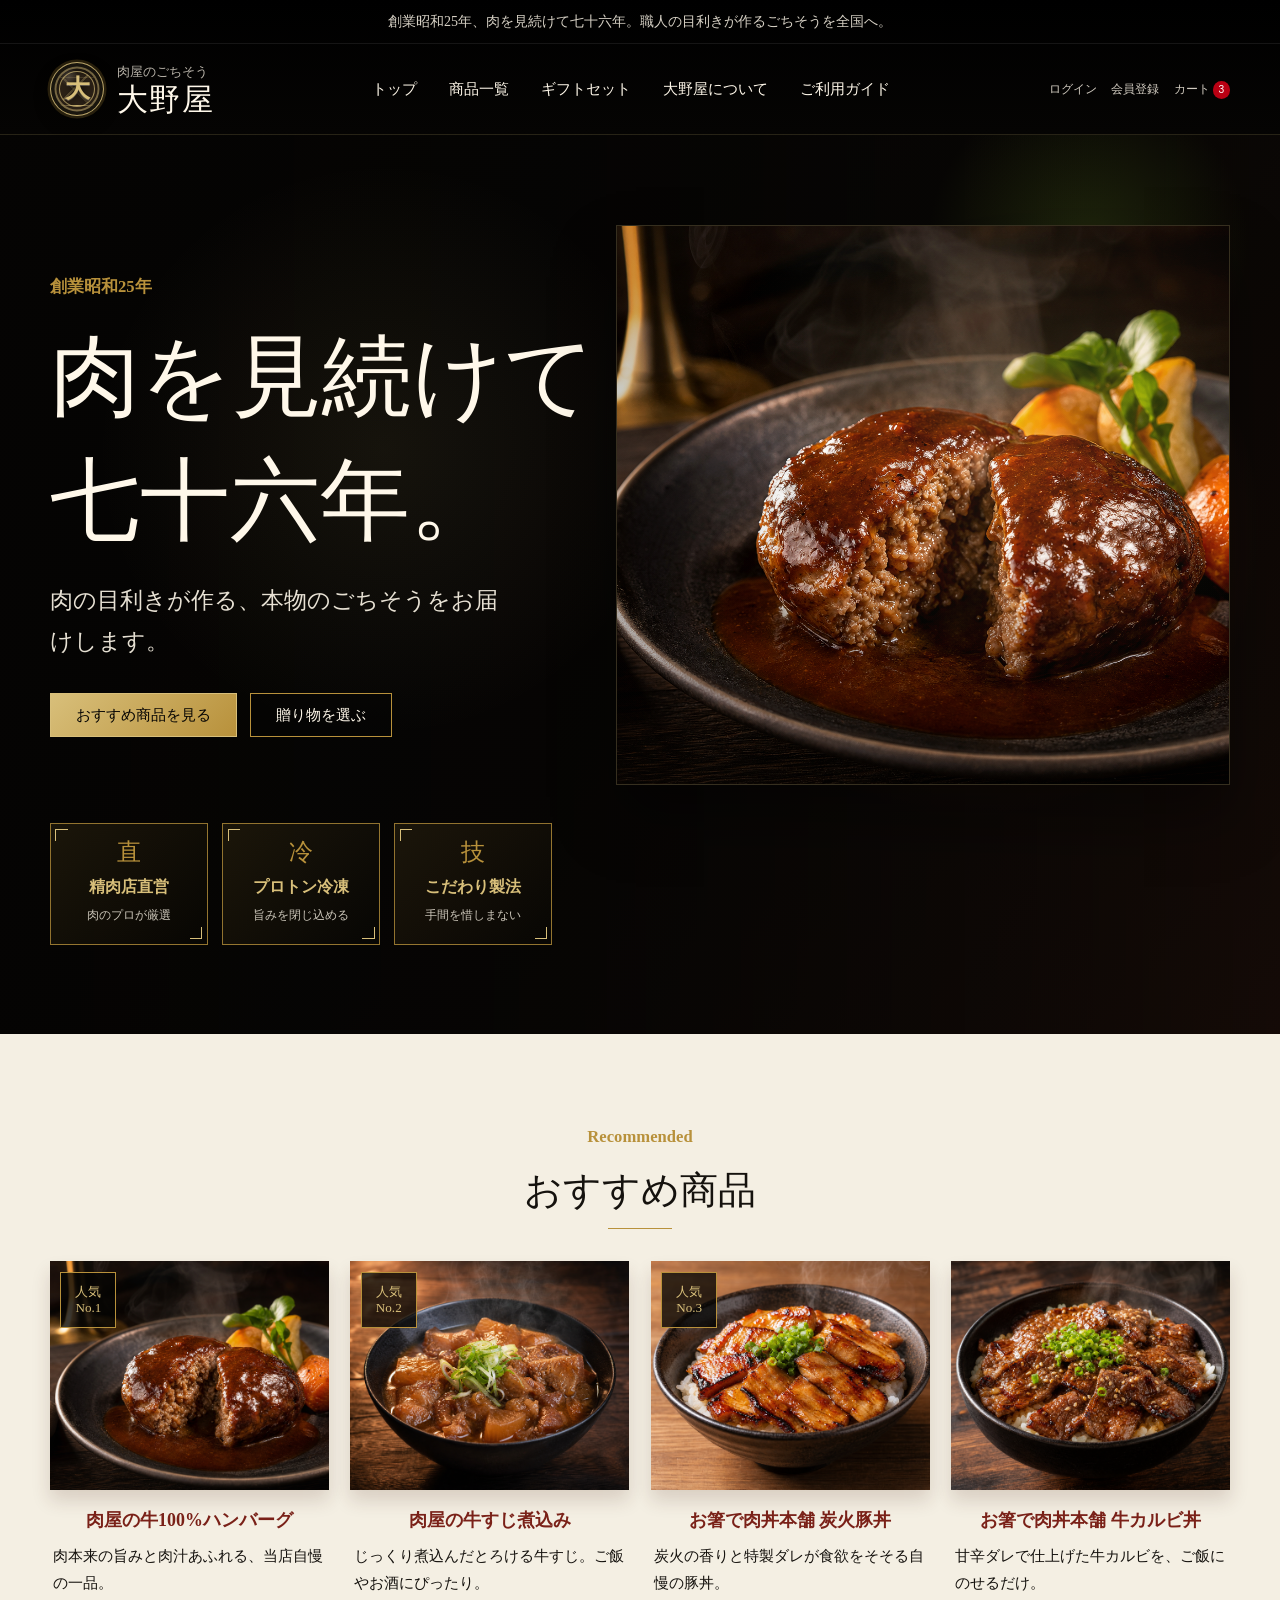
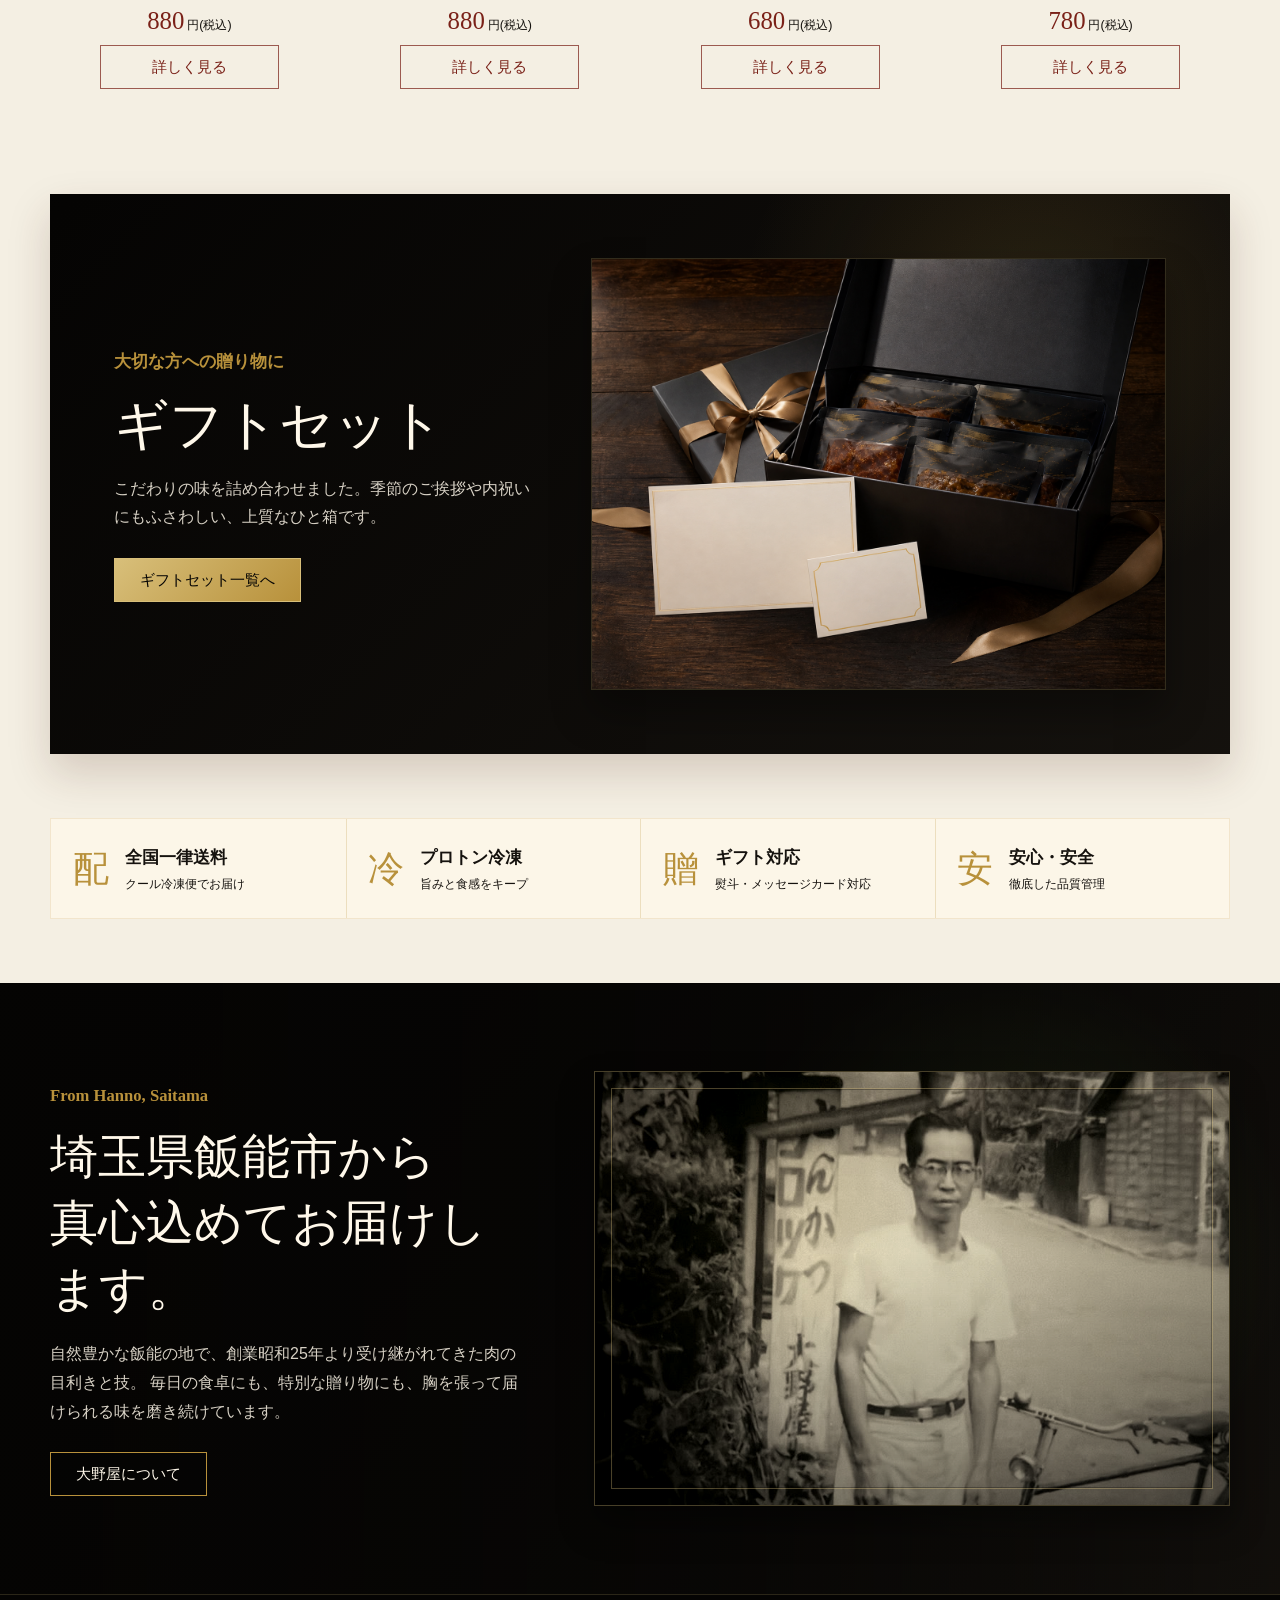
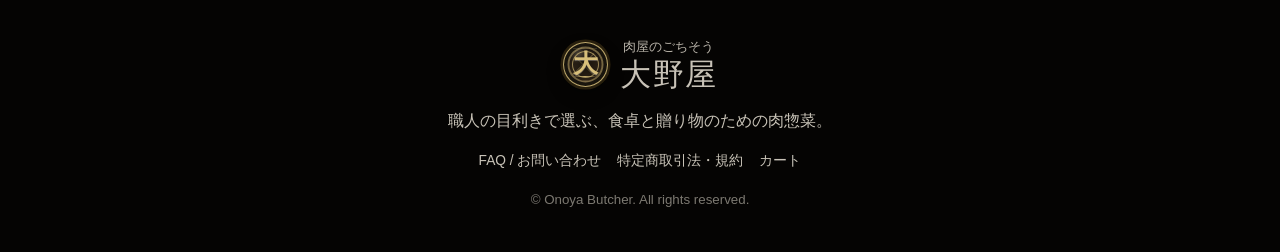
==== commit 6e057b33: "Add generated product images" ====
--- a/index.html
+++ b/index.html
@@ -57,36 +57,32 @@
             <a class="button primary" href="products.html">おすすめ商品を見る</a>
             <a class="button ghost" href="gift.html">贈り物を選ぶ</a>
           </div>
-
-          <div class="trust-badges" aria-label="大野屋のこだわり">
-            <article>
-              <span class="badge-icon" aria-hidden="true">直</span>
-              <h2>精肉店直営</h2>
-              <p>肉のプロが厳選</p>
-            </article>
-            <article>
-              <span class="badge-icon" aria-hidden="true">冷</span>
-              <h2>プロトン冷凍</h2>
-              <p>旨みを閉じ込める</p>
-            </article>
-            <article>
-              <span class="badge-icon" aria-hidden="true">技</span>
-              <h2>こだわり製法</h2>
-              <p>手間を惜しまない</p>
-            </article>
-          </div>
-        </div>
-
-        <div class="hero-visual" role="img" aria-label="鉄板で焼かれた肉料理のイメージ">
-          <span class="steam steam-one"></span>
-          <span class="steam steam-two"></span>
-          <span class="steam steam-three"></span>
-          <span class="meat-plate">
-            <span class="meat-gloss"></span>
-          </span>
-          <span class="vegetable vegetable-green"></span>
-          <span class="vegetable vegetable-orange"></span>
-          <span class="vegetable vegetable-gold"></span>
+        </div>
+
+        <div class="hero-visual photo-visual">
+          <img
+            src="assets/product-hamburg.png"
+            alt="湯気の立つ牛100%ハンバーグ"
+            fetchpriority="high"
+          >
+        </div>
+
+        <div class="trust-badges" aria-label="大野屋のこだわり">
+          <article>
+            <span class="badge-icon" aria-hidden="true">直</span>
+            <h2>精肉店直営</h2>
+            <p>肉のプロが厳選</p>
+          </article>
+          <article>
+            <span class="badge-icon" aria-hidden="true">冷</span>
+            <h2>プロトン冷凍</h2>
+            <p>旨みを閉じ込める</p>
+          </article>
+          <article>
+            <span class="badge-icon" aria-hidden="true">技</span>
+            <h2>こだわり製法</h2>
+            <p>手間を惜しまない</p>
+          </article>
         </div>
       </section>
 
@@ -98,7 +94,8 @@
 
         <div class="product-grid">
           <article class="product-card">
-            <div class="product-visual product-hamburg">
+            <div class="product-visual product-hamburg photo-visual">
+              <img src="assets/product-hamburg.png" alt="肉屋の牛100%ハンバーグ" loading="lazy">
               <span class="rank">人気<br>No.1</span>
             </div>
             <h3>肉屋の牛100%ハンバーグ</h3>
@@ -108,7 +105,8 @@
           </article>
 
           <article class="product-card">
-            <div class="product-visual product-stew">
+            <div class="product-visual product-stew photo-visual">
+              <img src="assets/product-beef-suji.png" alt="肉屋の牛すじ煮込み" loading="lazy">
               <span class="rank">人気<br>No.2</span>
             </div>
             <h3>肉屋の牛すじ煮込み</h3>
@@ -118,7 +116,8 @@
           </article>
 
           <article class="product-card">
-            <div class="product-visual product-bowl">
+            <div class="product-visual product-bowl photo-visual">
+              <img src="assets/product-butadon.png" alt="お箸で肉丼本舗 炭火豚丼" loading="lazy">
               <span class="rank">人気<br>No.3</span>
             </div>
             <h3>お箸で肉丼本舗 炭火豚丼</h3>
@@ -128,7 +127,9 @@
           </article>
 
           <article class="product-card">
-            <div class="product-visual product-kalbi"></div>
+            <div class="product-visual product-kalbi photo-visual">
+              <img src="assets/product-kalbi.png" alt="お箸で肉丼本舗 牛カルビ丼" loading="lazy">
+            </div>
             <h3>お箸で肉丼本舗 牛カルビ丼</h3>
             <p>甘辛ダレで仕上げた牛カルビを、ご飯にのせるだけ。</p>
             <p class="price">780<span>円(税込)</span></p>
@@ -146,11 +147,12 @@
           </p>
           <a class="button primary" href="gift.html">ギフトセット一覧へ</a>
         </div>
-        <div class="gift-box" role="img" aria-label="黒い化粧箱に入ったギフト商品のイメージ">
-          <span class="box-lid">大野屋</span>
-          <span class="gift-pack pack-one">牛すじ</span>
-          <span class="gift-pack pack-two">豚丼</span>
-          <span class="gift-pack pack-three">ハンバーグ</span>
+        <div class="gift-box gift-photo">
+          <img
+            src="assets/gift-box-card.png"
+            alt="黒い化粧箱とメッセージカードのギフトセット"
+            loading="lazy"
+          >
         </div>
       </section>
 
@@ -195,7 +197,15 @@
           </p>
           <a class="button ghost" href="about.html">大野屋について</a>
         </div>
-        <div class="store-visual" role="img" aria-label="老舗店舗と自然をイメージした背景"></div>
+        <figure class="store-visual">
+          <img
+            src="assets/founder-onoya.jpg"
+            width="900"
+            height="1176"
+            loading="lazy"
+            alt="大野屋の屋号が掲げられた当時の店舗前の写真"
+          >
+        </figure>
       </section>
     </main>
 
--- a/styles.css
+++ b/styles.css
@@ -231,7 +231,7 @@
   position: relative;
   display: grid;
   grid-template-columns: minmax(0, 0.9fr) minmax(22rem, 1.1fr);
-  gap: clamp(2rem, 5vw, 5rem);
+  gap: clamp(1.6rem, 3vw, 2.4rem) clamp(2rem, 5vw, 5rem);
   align-items: center;
   min-height: 620px;
   padding: clamp(3rem, 7vw, 5.8rem) max(1.5rem, calc((100vw - 1180px) / 2));
@@ -348,11 +348,14 @@
 }
 
 .trust-badges {
-  display: grid;
+  position: relative;
+  z-index: 1;
+  display: grid;
+  grid-column: 1;
   grid-template-columns: repeat(3, minmax(0, 1fr));
   gap: 0.9rem;
   max-width: 34rem;
-  margin-top: 2.4rem;
+  margin-top: 0;
 }
 
 .trust-badges article {
@@ -411,6 +414,35 @@
 
 .hero-visual {
   min-height: clamp(25rem, 45vw, 35rem);
+}
+
+.hero-visual.photo-visual {
+  overflow: hidden;
+  background: #080605;
+  border: 1px solid rgba(216, 191, 122, 0.22);
+  box-shadow: 0 2rem 3.6rem rgba(0, 0, 0, 0.38);
+}
+
+.hero-visual.photo-visual::after {
+  position: absolute;
+  inset: 0;
+  z-index: 1;
+  pointer-events: none;
+  content: "";
+  background:
+    linear-gradient(90deg, rgba(5, 4, 3, 0.22), transparent 34%),
+    radial-gradient(circle at 70% 30%, rgba(216, 191, 122, 0.12), transparent 20rem),
+    linear-gradient(180deg, transparent 58%, rgba(5, 4, 3, 0.34));
+}
+
+.hero-visual.photo-visual img {
+  position: absolute;
+  inset: 0;
+  width: 100%;
+  height: 100%;
+  display: block;
+  object-fit: cover;
+  filter: saturate(1.04) contrast(1.04);
 }
 
 .meat-plate {
@@ -586,6 +618,30 @@
   box-shadow: 0 0.7rem 1.1rem rgba(74, 36, 23, 0.16);
 }
 
+.product-visual.photo-visual {
+  background: #090705;
+}
+
+.product-visual.photo-visual::before,
+.product-visual.photo-visual::after {
+  display: none;
+}
+
+.product-visual.photo-visual img,
+.detail-visual.photo-visual img,
+.gift-box.gift-photo img {
+  display: block;
+  width: 100%;
+  height: 100%;
+  object-fit: cover;
+}
+
+.product-visual.photo-visual img,
+.detail-visual.photo-visual img {
+  position: absolute;
+  inset: 0;
+}
+
 .product-visual::before,
 .product-visual::after {
   position: absolute;
@@ -738,6 +794,18 @@
   min-height: 21rem;
 }
 
+.gift-box.gift-photo {
+  min-height: clamp(17rem, 32vw, 24rem);
+  overflow: hidden;
+  background: #090705;
+  border: 1px solid rgba(216, 191, 122, 0.2);
+  box-shadow: 0 1.4rem 2.2rem rgba(0, 0, 0, 0.34);
+}
+
+.gift-box.gift-photo::before {
+  display: none;
+}
+
 .gift-box::before {
   position: absolute;
   right: 6%;
@@ -880,46 +948,173 @@
   color: rgba(255, 248, 234, 0.84);
 }
 
+.history {
+  padding: clamp(3.2rem, 7vw, 5.6rem) max(1.5rem, calc((100vw - 1180px) / 2));
+  color: var(--cream-text);
+  background:
+    radial-gradient(circle at 12% 18%, rgba(122, 33, 24, 0.22), transparent 18rem),
+    radial-gradient(circle at 88% 74%, rgba(184, 145, 59, 0.14), transparent 18rem),
+    linear-gradient(135deg, #070504, var(--black) 56%, #170c08);
+}
+
+.history-inner {
+  display: grid;
+  grid-template-columns: minmax(0, 1fr) minmax(18rem, 0.44fr);
+  width: min(1180px, 100%);
+  gap: clamp(2rem, 5vw, 4.5rem);
+  align-items: center;
+}
+
+.history-copy {
+  min-width: 0;
+}
+
+.history h2 {
+  max-width: 54rem;
+  margin: 0;
+  color: var(--cream-text);
+  font-family: var(--serif);
+  font-size: clamp(2rem, 4.4vw, 3.8rem);
+  font-weight: 500;
+  line-height: 1.45;
+}
+
+.history p:not(.eyebrow) {
+  max-width: 58rem;
+  margin: 1.35rem 0 0;
+  color: rgba(255, 248, 234, 0.86);
+  font-family: var(--serif);
+  font-size: clamp(1rem, 1.5vw, 1.12rem);
+  line-height: 2.15;
+  overflow-wrap: anywhere;
+}
+
+.founder-card {
+  position: relative;
+  margin: 0;
+  padding: clamp(0.8rem, 1.5vw, 1rem);
+  background:
+    linear-gradient(145deg, rgba(255, 248, 234, 0.14), rgba(184, 145, 59, 0.07)),
+    rgba(5, 4, 3, 0.68);
+  border: 1px solid rgba(216, 191, 122, 0.38);
+  box-shadow: 0 1.4rem 3.4rem rgba(0, 0, 0, 0.42);
+}
+
+.founder-card::before,
+.founder-card::after {
+  position: absolute;
+  width: 3.5rem;
+  height: 3.5rem;
+  content: "";
+  pointer-events: none;
+}
+
+.founder-card::before {
+  top: 0.45rem;
+  left: 0.45rem;
+  border-top: 1px solid rgba(216, 191, 122, 0.78);
+  border-left: 1px solid rgba(216, 191, 122, 0.78);
+}
+
+.founder-card::after {
+  right: 0.45rem;
+  bottom: 0.45rem;
+  border-right: 1px solid rgba(216, 191, 122, 0.78);
+  border-bottom: 1px solid rgba(216, 191, 122, 0.78);
+}
+
+.founder-photo {
+  position: relative;
+  overflow: hidden;
+  background: #0d0a07;
+  aspect-ratio: 45 / 58;
+  box-shadow: inset 0 0 0 1px rgba(255, 248, 234, 0.12);
+}
+
+.founder-photo::after {
+  position: absolute;
+  inset: 0;
+  content: "";
+  background:
+    radial-gradient(circle at 52% 30%, rgba(255, 248, 234, 0.12), transparent 22rem),
+    linear-gradient(180deg, transparent 62%, rgba(5, 4, 3, 0.26));
+  mix-blend-mode: soft-light;
+  pointer-events: none;
+}
+
+.founder-photo img {
+  display: block;
+  width: 100%;
+  height: 100%;
+  object-fit: cover;
+  filter: sepia(0.18) contrast(1.04) brightness(0.96);
+}
+
+.founder-card figcaption {
+  position: relative;
+  z-index: 1;
+  margin-top: 0.85rem;
+  color: rgba(255, 248, 234, 0.82);
+  font-family: var(--serif);
+  font-size: 0.95rem;
+  line-height: 1.75;
+}
+
+.founder-card figcaption span {
+  display: block;
+  margin-bottom: 0.15rem;
+  color: var(--gold);
+  font-family: var(--sans);
+  font-size: 0.72rem;
+  font-weight: 700;
+  letter-spacing: 0.12em;
+  text-transform: uppercase;
+}
+
 .store-visual {
   position: relative;
-  min-height: 20rem;
+  min-height: clamp(20rem, 34vw, 28rem);
+  margin: 0;
   overflow: hidden;
-  background:
-    linear-gradient(180deg, rgba(255, 248, 234, 0.08), transparent 42%),
-    radial-gradient(circle at 18% 32%, #75834b, transparent 18%),
-    radial-gradient(circle at 28% 64%, #2f5b2f, transparent 25%),
-    linear-gradient(155deg, #0f1d12 0 35%, #3d2418 36% 62%, #0b0907 63%);
-  box-shadow: 0 1.2rem 2rem rgba(0, 0, 0, 0.42), inset 0 0 0 1px rgba(216, 191, 122, 0.14);
+  isolation: isolate;
+  background: #090705;
+  border: 1px solid rgba(216, 191, 122, 0.3);
+  box-shadow: 0 1.2rem 2rem rgba(0, 0, 0, 0.42), inset 0 0 0 1px rgba(255, 248, 234, 0.08);
+}
+
+.store-visual img {
+  position: absolute;
+  inset: 0;
+  width: 100%;
+  height: 100%;
+  display: block;
+  object-fit: cover;
+  object-position: 50% 18%;
+  filter: sepia(0.2) contrast(1.08) brightness(0.98);
+  transform: scale(1.015);
 }
 
 .store-visual::before {
   position: absolute;
-  right: 6%;
-  bottom: 12%;
-  width: 62%;
-  height: 44%;
   content: "";
-  background:
-    linear-gradient(90deg, transparent 0 8%, rgba(255, 248, 234, 0.18) 8% 10%, transparent 10% 18%),
-    linear-gradient(180deg, #4e2b1b 0 18%, #22130d 18% 100%);
-  background-size: 4.5rem 100%, auto;
-  box-shadow: inset 0 0 0 1px rgba(216, 191, 122, 0.16);
+  inset: 0;
+  z-index: 1;
+  background:
+    linear-gradient(90deg, rgba(5, 4, 3, 0.42), transparent 32%, rgba(5, 4, 3, 0.22)),
+    radial-gradient(circle at 19% 28%, rgba(216, 191, 122, 0.18), transparent 13rem),
+    linear-gradient(180deg, rgba(5, 4, 3, 0.05), transparent 42%, rgba(5, 4, 3, 0.42));
+  mix-blend-mode: multiply;
+  pointer-events: none;
 }
 
 .store-visual::after {
   position: absolute;
-  right: 8%;
-  bottom: 51%;
-  width: 66%;
-  height: 28%;
-  content: "大野屋";
-  display: grid;
-  place-items: center;
-  color: var(--pale-gold);
-  background: linear-gradient(135deg, #24130c, #0d0806);
-  clip-path: polygon(0 32%, 100% 0, 92% 100%, 7% 83%);
-  font-family: var(--serif);
-  font-size: 1.2rem;
+  inset: clamp(0.7rem, 1.6vw, 1rem);
+  z-index: 2;
+  content: "";
+  border: 1px solid rgba(216, 191, 122, 0.34);
+  box-shadow: inset 0 0 0 1px rgba(5, 4, 3, 0.28);
+  pointer-events: none;
 }
 
 .site-footer {
@@ -983,6 +1178,14 @@
   overflow-wrap: anywhere;
 }
 
+.page-title-line {
+  display: block;
+}
+
+.page-title-line + .page-title-line {
+  margin-top: 0.12em;
+}
+
 .page-lead {
   max-width: 42rem;
   margin: 1rem 0 0;
@@ -1126,6 +1329,14 @@
     radial-gradient(circle at 54% 48%, rgba(255, 219, 139, 0.38), transparent 20%),
     radial-gradient(circle at 50% 50%, #7e3721 0 24%, #25100b 55%, #090705 100%);
   box-shadow: 0 1rem 2rem rgba(74, 36, 23, 0.16);
+}
+
+.detail-visual.photo-visual {
+  background: #090705;
+}
+
+.detail-visual.photo-visual::before {
+  display: none;
 }
 
 .detail-visual::before {
@@ -1329,6 +1540,10 @@
   .service-strip article:nth-child(4) {
     border-top: 1px solid rgba(184, 145, 59, 0.24);
   }
+
+  .founder-card {
+    width: min(28rem, 100%);
+  }
 }
 
 @media (max-width: 640px) {
@@ -1374,11 +1589,13 @@
   }
 
   .hero {
-    padding: 2.8rem 1rem 3rem;
+    gap: 1.25rem;
+    padding: 1.8rem 1rem 2.4rem;
   }
 
   .hero h1 {
-    font-size: clamp(2.35rem, 14vw, 3.35rem);
+    font-size: clamp(2.25rem, 12vw, 3rem);
+    line-height: 1.32;
   }
 
   .page-hero h1 {
@@ -1395,12 +1612,21 @@
 
   .hero-lead {
     max-width: 21rem;
+    margin-top: 0.8rem;
     font-size: 1.02rem;
+    line-height: 1.62;
   }
 
   .hero-actions {
-    flex-direction: column;
-    align-items: stretch;
+    display: grid;
+    grid-template-columns: repeat(2, minmax(0, 1fr));
+    gap: 0.65rem;
+    margin-top: 1.25rem;
+  }
+
+  .hero-actions .button {
+    padding-inline: 0.75rem;
+    font-size: 0.88rem;
   }
 
   .trust-badges {
@@ -1442,8 +1668,30 @@
   }
 
   .page-hero,
-  .page-section {
+  .page-section,
+  .history {
     padding-inline: 1rem;
+  }
+
+  .history-inner {
+    grid-template-columns: 1fr;
+  }
+
+  .history h2 {
+    font-size: clamp(1.75rem, 8vw, 2.35rem);
+  }
+
+  .history p:not(.eyebrow) {
+    font-size: 0.98rem;
+    line-height: 2;
+  }
+
+  .founder-card {
+    padding: 0.75rem;
+  }
+
+  .founder-card figcaption {
+    font-size: 0.88rem;
   }
 
   .breadcrumb {
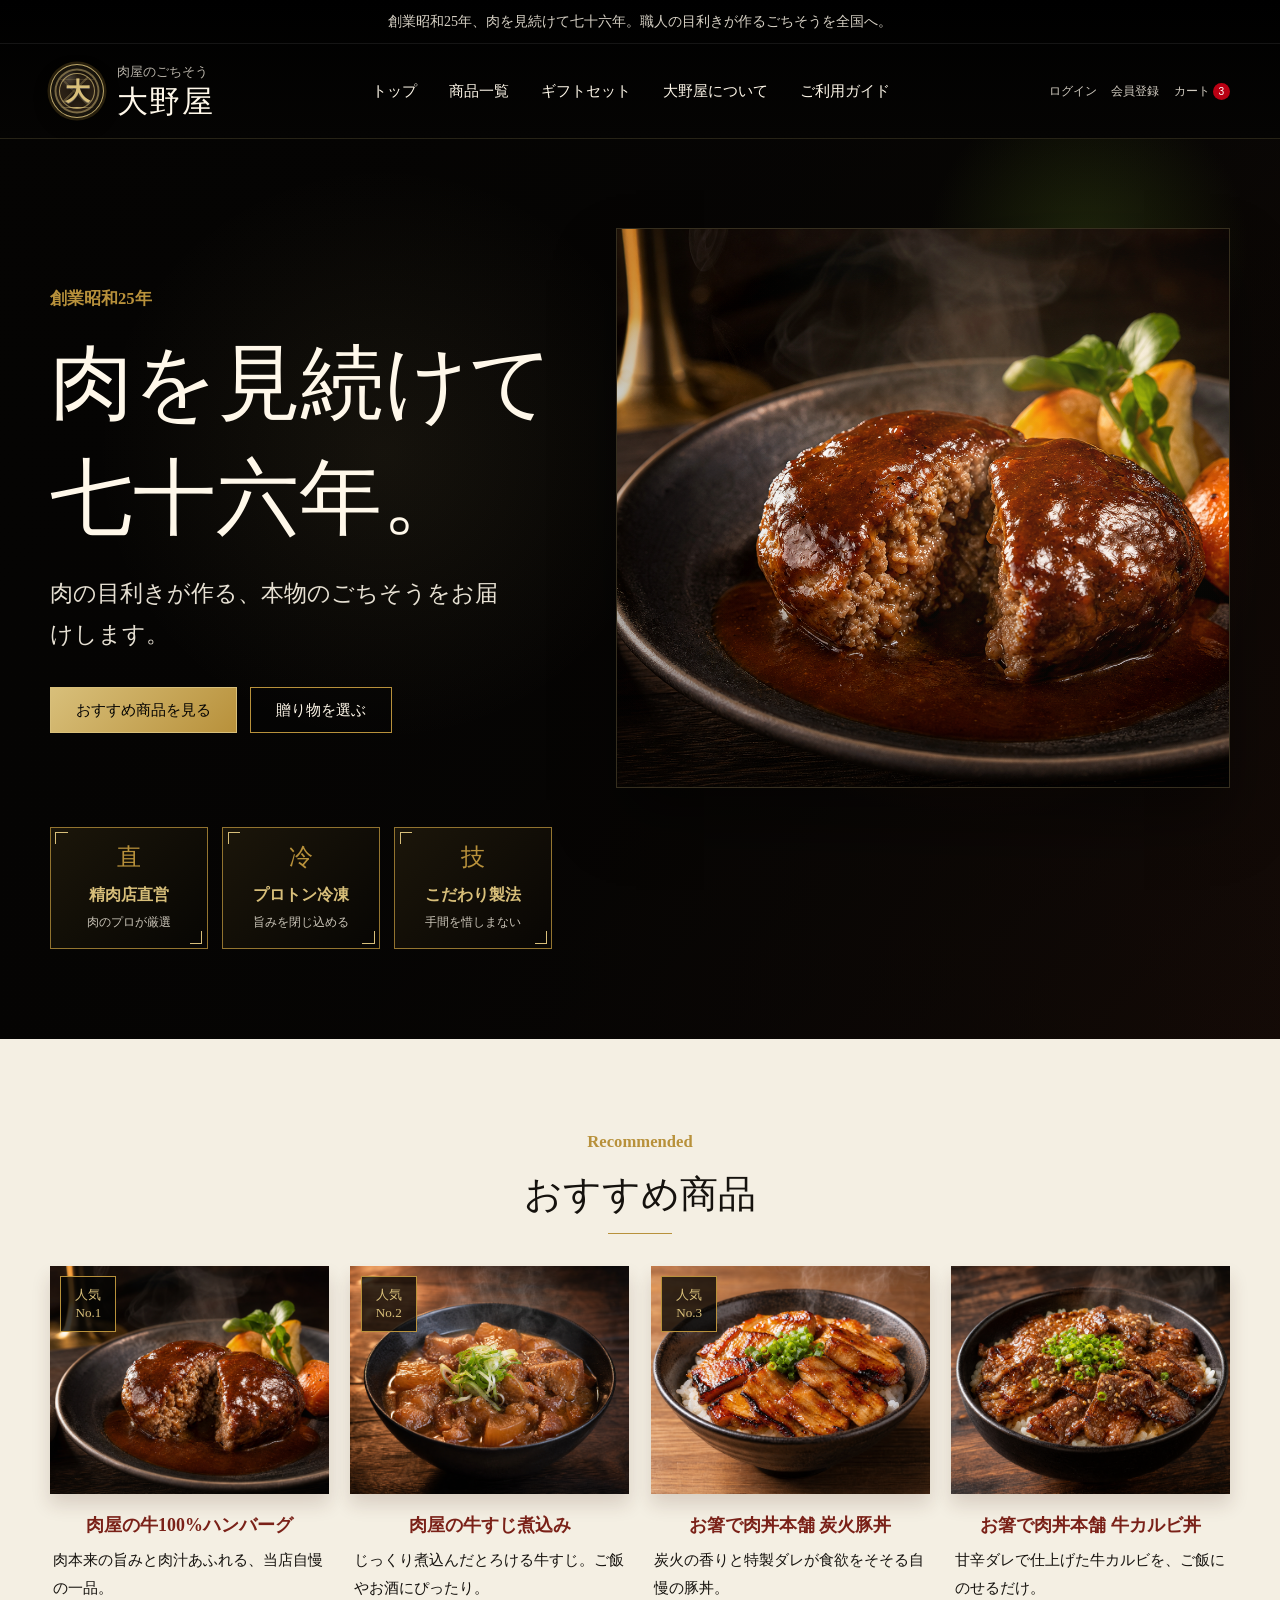
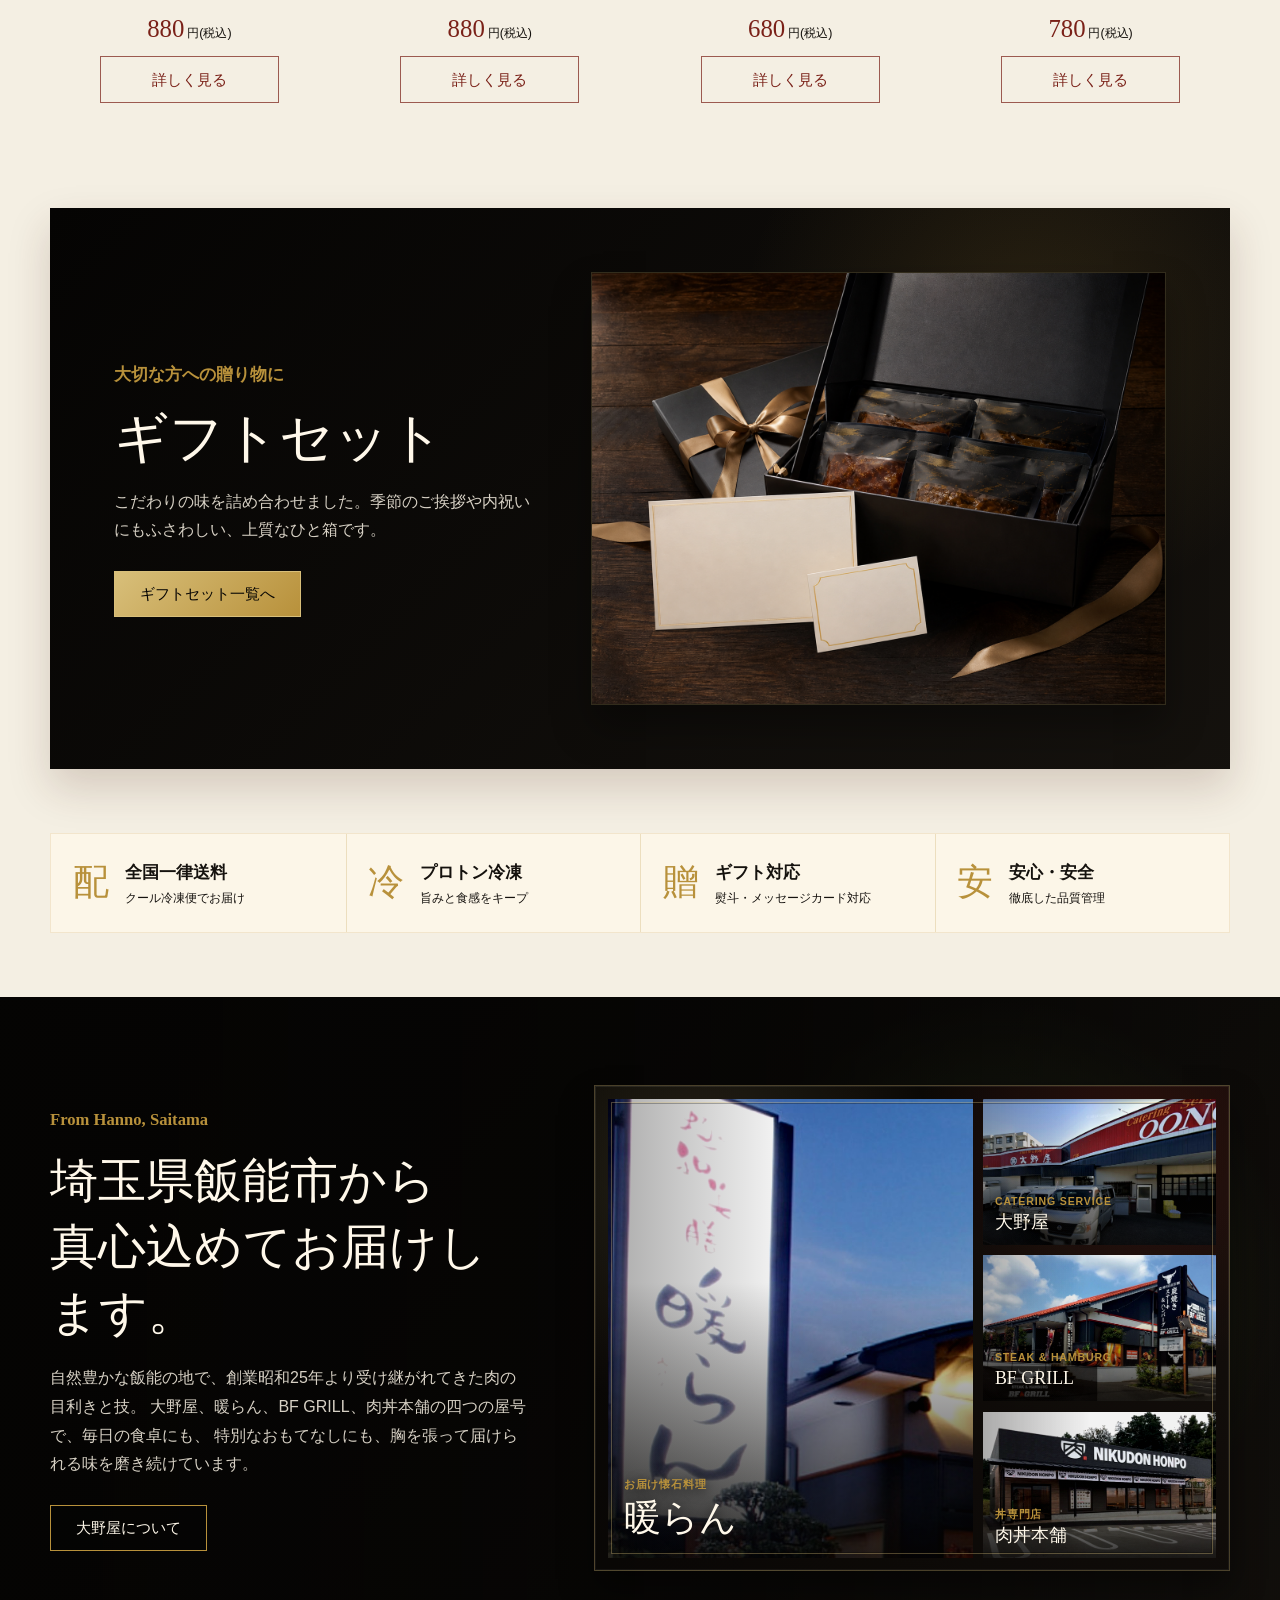
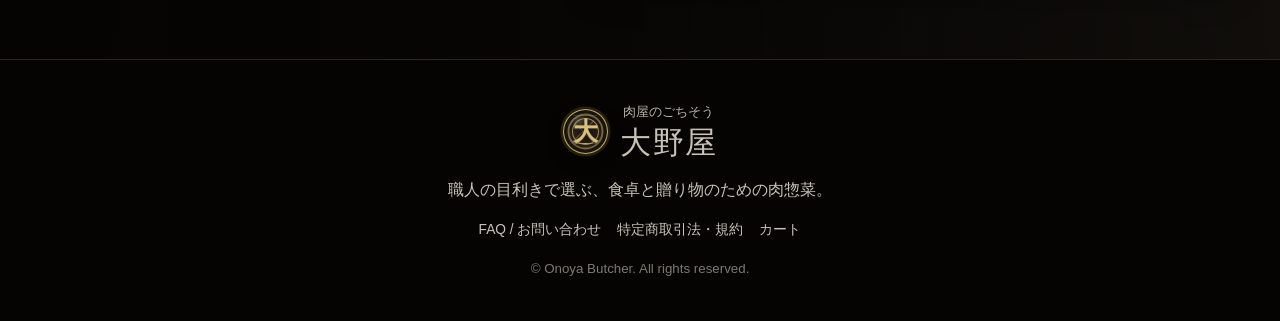
==== commit caf0b2c3: "Add homepage brand showcase" ====
--- a/index.html
+++ b/index.html
@@ -193,19 +193,29 @@
           <h2 id="about-title">埼玉県飯能市から<br>真心込めてお届けします。</h2>
           <p>
             自然豊かな飯能の地で、創業昭和25年より受け継がれてきた肉の目利きと技。
-            毎日の食卓にも、特別な贈り物にも、胸を張って届けられる味を磨き続けています。
+            大野屋、暖らん、BF GRILL、肉丼本舗の四つの屋号で、毎日の食卓にも、
+            特別なおもてなしにも、胸を張って届けられる味を磨き続けています。
           </p>
           <a class="button ghost" href="about.html">大野屋について</a>
         </div>
-        <figure class="store-visual">
-          <img
-            src="assets/founder-onoya.jpg"
-            width="900"
-            height="1176"
-            loading="lazy"
-            alt="大野屋の屋号が掲げられた当時の店舗前の写真"
-          >
-        </figure>
+        <div class="store-visual brand-showcase" role="group" aria-label="大野屋、暖らん、BF GRILL、肉丼本舗の4店舗を紹介する外観写真">
+          <figure class="brand-tile brand-tile-featured brand-tile-danran">
+            <img src="assets/brand-danran.jpg" width="1200" height="760" loading="lazy" alt="暖らんの店舗外観">
+            <figcaption><span>お届け懐石料理</span>暖らん</figcaption>
+          </figure>
+          <figure class="brand-tile brand-tile-onoya">
+            <img src="assets/brand-onoya.jpg" width="1200" height="760" loading="lazy" alt="大野屋の店舗外観">
+            <figcaption><span>Catering Service</span>大野屋</figcaption>
+          </figure>
+          <figure class="brand-tile brand-tile-bf">
+            <img src="assets/brand-bf-grill.jpg" width="1200" height="760" loading="lazy" alt="BF GRILLの店舗外観">
+            <figcaption><span>Steak & Hamburg</span>BF GRILL</figcaption>
+          </figure>
+          <figure class="brand-tile brand-tile-nikudon">
+            <img src="assets/brand-nikudon-honpo.jpg" width="1200" height="760" loading="lazy" alt="肉丼本舗の店舗外観">
+            <figcaption><span>丼専門店</span>肉丼本舗</figcaption>
+          </figure>
+        </div>
       </section>
     </main>
 
--- a/styles.css
+++ b/styles.css
@@ -36,6 +36,20 @@
   font-family: var(--sans);
   line-height: 1.8;
   letter-spacing: 0;
+  line-break: strict;
+  overflow-wrap: break-word;
+  text-rendering: optimizeLegibility;
+  -webkit-font-smoothing: antialiased;
+}
+
+:where(h1, h2, h3, p, a, button, summary, label, th, td, .announcement) {
+  line-break: strict;
+  overflow-wrap: break-word;
+  word-break: normal;
+}
+
+:where(h1, h2, h3, .page-lead, .hero-lead, .announcement) {
+  text-wrap: pretty;
 }
 
 body::before {
@@ -116,7 +130,7 @@
   font-family: var(--serif);
   font-size: 1.58rem;
   font-weight: 700;
-  line-height: 1;
+  line-height: 1.12;
   text-shadow:
     0 1px 0 rgba(255, 248, 234, 0.28),
     0 0.18rem 0.45rem rgba(0, 0, 0, 0.72);
@@ -162,7 +176,7 @@
 .brand-name {
   font-size: clamp(1.45rem, 2.4vw, 2rem);
   letter-spacing: 0.04em;
-  line-height: 1.1;
+  line-height: 1.22;
 }
 
 .main-nav,
@@ -224,7 +238,7 @@
   background: #b90013;
   border-radius: 50%;
   font-size: 0.64rem;
-  line-height: 1;
+  line-height: 1.12;
 }
 
 .hero {
@@ -278,7 +292,7 @@
 }
 
 .hero h1 {
-  font-size: clamp(3rem, 7vw, 5.8rem);
+  font-size: clamp(3rem, 6.5vw, 5.5rem);
 }
 
 .title-line {
@@ -311,7 +325,7 @@
   border: 1px solid currentColor;
   font-family: var(--serif);
   font-size: 0.95rem;
-  line-height: 1.2;
+  line-height: 1.42;
   text-align: center;
   transition: transform 180ms ease, background-color 180ms ease, border-color 180ms ease, color 180ms ease;
 }
@@ -396,7 +410,7 @@
   color: var(--gold);
   font-family: var(--serif);
   font-size: 1.5rem;
-  line-height: 1;
+  line-height: 1.16;
 }
 
 .trust-badges h2 {
@@ -726,7 +740,7 @@
   border: 1px solid var(--gold);
   font-family: var(--serif);
   font-size: 0.82rem;
-  line-height: 1.2;
+  line-height: 1.34;
 }
 
 .product-card h3 {
@@ -750,7 +764,7 @@
   color: var(--meat-red);
   font-family: Georgia, var(--serif);
   font-size: 1.55rem;
-  line-height: 1;
+  line-height: 1.26;
   text-align: center;
 }
 
@@ -902,7 +916,7 @@
   color: var(--gold);
   font-family: var(--serif);
   font-size: 2.25rem;
-  line-height: 1;
+  line-height: 1.16;
 }
 
 .service-strip h2 {
@@ -1073,48 +1087,127 @@
 
 .store-visual {
   position: relative;
-  min-height: clamp(20rem, 34vw, 28rem);
+  display: grid;
+  grid-template-columns: minmax(0, 1.22fr) minmax(8.5rem, 0.78fr);
+  grid-template-rows: repeat(3, minmax(0, 1fr));
+  gap: clamp(0.45rem, 1vw, 0.65rem);
+  min-height: clamp(23rem, 38vw, 31rem);
+  margin: 0;
+  padding: clamp(0.55rem, 1.2vw, 0.8rem);
+  overflow: hidden;
+  isolation: isolate;
+  background:
+    radial-gradient(circle at 16% 18%, rgba(216, 191, 122, 0.16), transparent 15rem),
+    linear-gradient(135deg, rgba(5, 4, 3, 0.95), rgba(22, 16, 12, 0.92));
+  border: 1px solid rgba(216, 191, 122, 0.3);
+  box-shadow: 0 1.2rem 2rem rgba(0, 0, 0, 0.42), inset 0 0 0 1px rgba(255, 248, 234, 0.08);
+}
+
+.store-visual::before {
+  position: absolute;
+  content: "";
+  inset: 0;
+  z-index: 0;
+  background:
+    radial-gradient(circle at 86% 12%, rgba(122, 33, 24, 0.28), transparent 14rem),
+    linear-gradient(180deg, transparent 48%, rgba(5, 4, 3, 0.38));
+  pointer-events: none;
+}
+
+.store-visual::after {
+  position: absolute;
+  inset: clamp(0.7rem, 1.6vw, 1rem);
+  z-index: 4;
+  content: "";
+  border: 1px solid rgba(216, 191, 122, 0.34);
+  box-shadow: inset 0 0 0 1px rgba(5, 4, 3, 0.28);
+  pointer-events: none;
+}
+
+.brand-tile {
+  position: relative;
+  z-index: 1;
+  min-width: 0;
+  min-height: 0;
   margin: 0;
   overflow: hidden;
-  isolation: isolate;
-  background: #090705;
-  border: 1px solid rgba(216, 191, 122, 0.3);
-  box-shadow: 0 1.2rem 2rem rgba(0, 0, 0, 0.42), inset 0 0 0 1px rgba(255, 248, 234, 0.08);
-}
-
-.store-visual img {
+  background: #050403;
+  box-shadow: inset 0 0 0 1px rgba(216, 191, 122, 0.16);
+}
+
+.brand-tile-featured {
+  grid-row: 1 / span 3;
+}
+
+.brand-tile img {
   position: absolute;
   inset: 0;
   width: 100%;
   height: 100%;
   display: block;
   object-fit: cover;
-  object-position: 50% 18%;
-  filter: sepia(0.2) contrast(1.08) brightness(0.98);
-  transform: scale(1.015);
-}
-
-.store-visual::before {
-  position: absolute;
-  content: "";
+  object-position: center;
+  filter: saturate(1.04) contrast(1.05) brightness(0.95);
+  transform: scale(1.025);
+}
+
+.brand-tile::after {
+  position: absolute;
   inset: 0;
   z-index: 1;
-  background:
-    linear-gradient(90deg, rgba(5, 4, 3, 0.42), transparent 32%, rgba(5, 4, 3, 0.22)),
-    radial-gradient(circle at 19% 28%, rgba(216, 191, 122, 0.18), transparent 13rem),
-    linear-gradient(180deg, rgba(5, 4, 3, 0.05), transparent 42%, rgba(5, 4, 3, 0.42));
-  mix-blend-mode: multiply;
+  content: "";
+  background:
+    linear-gradient(90deg, rgba(5, 4, 3, 0.3), transparent 46%),
+    linear-gradient(180deg, transparent 40%, rgba(5, 4, 3, 0.82));
   pointer-events: none;
 }
 
-.store-visual::after {
-  position: absolute;
-  inset: clamp(0.7rem, 1.6vw, 1rem);
+.brand-tile figcaption {
+  position: absolute;
+  right: 0.75rem;
+  bottom: 0.68rem;
+  left: 0.75rem;
   z-index: 2;
-  content: "";
-  border: 1px solid rgba(216, 191, 122, 0.34);
-  box-shadow: inset 0 0 0 1px rgba(5, 4, 3, 0.28);
-  pointer-events: none;
+  display: grid;
+  gap: 0.12rem;
+  margin: 0;
+  color: var(--cream-text);
+  font-family: var(--serif);
+  font-size: clamp(0.98rem, 1.6vw, 1.12rem);
+  line-height: 1.34;
+  text-shadow: 0 0.18rem 0.75rem rgba(0, 0, 0, 0.78);
+}
+
+.brand-tile figcaption span {
+  color: var(--gold);
+  font-family: var(--sans);
+  font-size: 0.66rem;
+  font-weight: 700;
+  letter-spacing: 0.08em;
+  text-transform: uppercase;
+}
+
+.brand-tile-featured figcaption {
+  right: 1rem;
+  bottom: 0.95rem;
+  left: 1rem;
+  font-size: clamp(1.55rem, 3vw, 2.3rem);
+}
+
+.brand-tile-danran img {
+  object-position: 48% 50%;
+}
+
+.brand-tile-onoya img {
+  object-position: 58% 50%;
+}
+
+.brand-tile-bf img {
+  object-position: 56% 50%;
+}
+
+.brand-tile-nikudon img {
+  object-position: 50% 48%;
 }
 
 .site-footer {
@@ -1552,7 +1645,8 @@
     max-width: 100vw;
     padding-inline: 1rem;
     line-height: 1.65;
-    word-break: break-all;
+    overflow-wrap: break-word;
+    word-break: normal;
     text-align: left;
   }
 
@@ -1600,14 +1694,16 @@
 
   .page-hero h1 {
     font-size: clamp(1.85rem, 8.8vw, 2.35rem);
-    line-height: 1.5;
-    word-break: break-all;
+    line-height: 1.58;
+    overflow-wrap: break-word;
+    word-break: normal;
   }
 
   .page-lead {
     max-width: 100%;
     font-size: 0.98rem;
-    word-break: break-all;
+    overflow-wrap: break-word;
+    word-break: normal;
   }
 
   .hero-lead {
@@ -1640,6 +1736,32 @@
 
   .hero-visual {
     min-height: 19rem;
+  }
+
+  .store-visual {
+    grid-template-columns: repeat(2, minmax(0, 1fr));
+    grid-template-rows: 1.18fr 1fr 0.9fr;
+    min-height: 36rem;
+  }
+
+  .brand-tile-featured {
+    grid-column: 1 / -1;
+    grid-row: auto;
+  }
+
+  .brand-tile-nikudon {
+    grid-column: 1 / -1;
+  }
+
+  .brand-tile figcaption {
+    right: 0.65rem;
+    bottom: 0.6rem;
+    left: 0.65rem;
+    font-size: 0.96rem;
+  }
+
+  .brand-tile-featured figcaption {
+    font-size: clamp(1.35rem, 7vw, 1.85rem);
   }
 
   .vegetable-green {
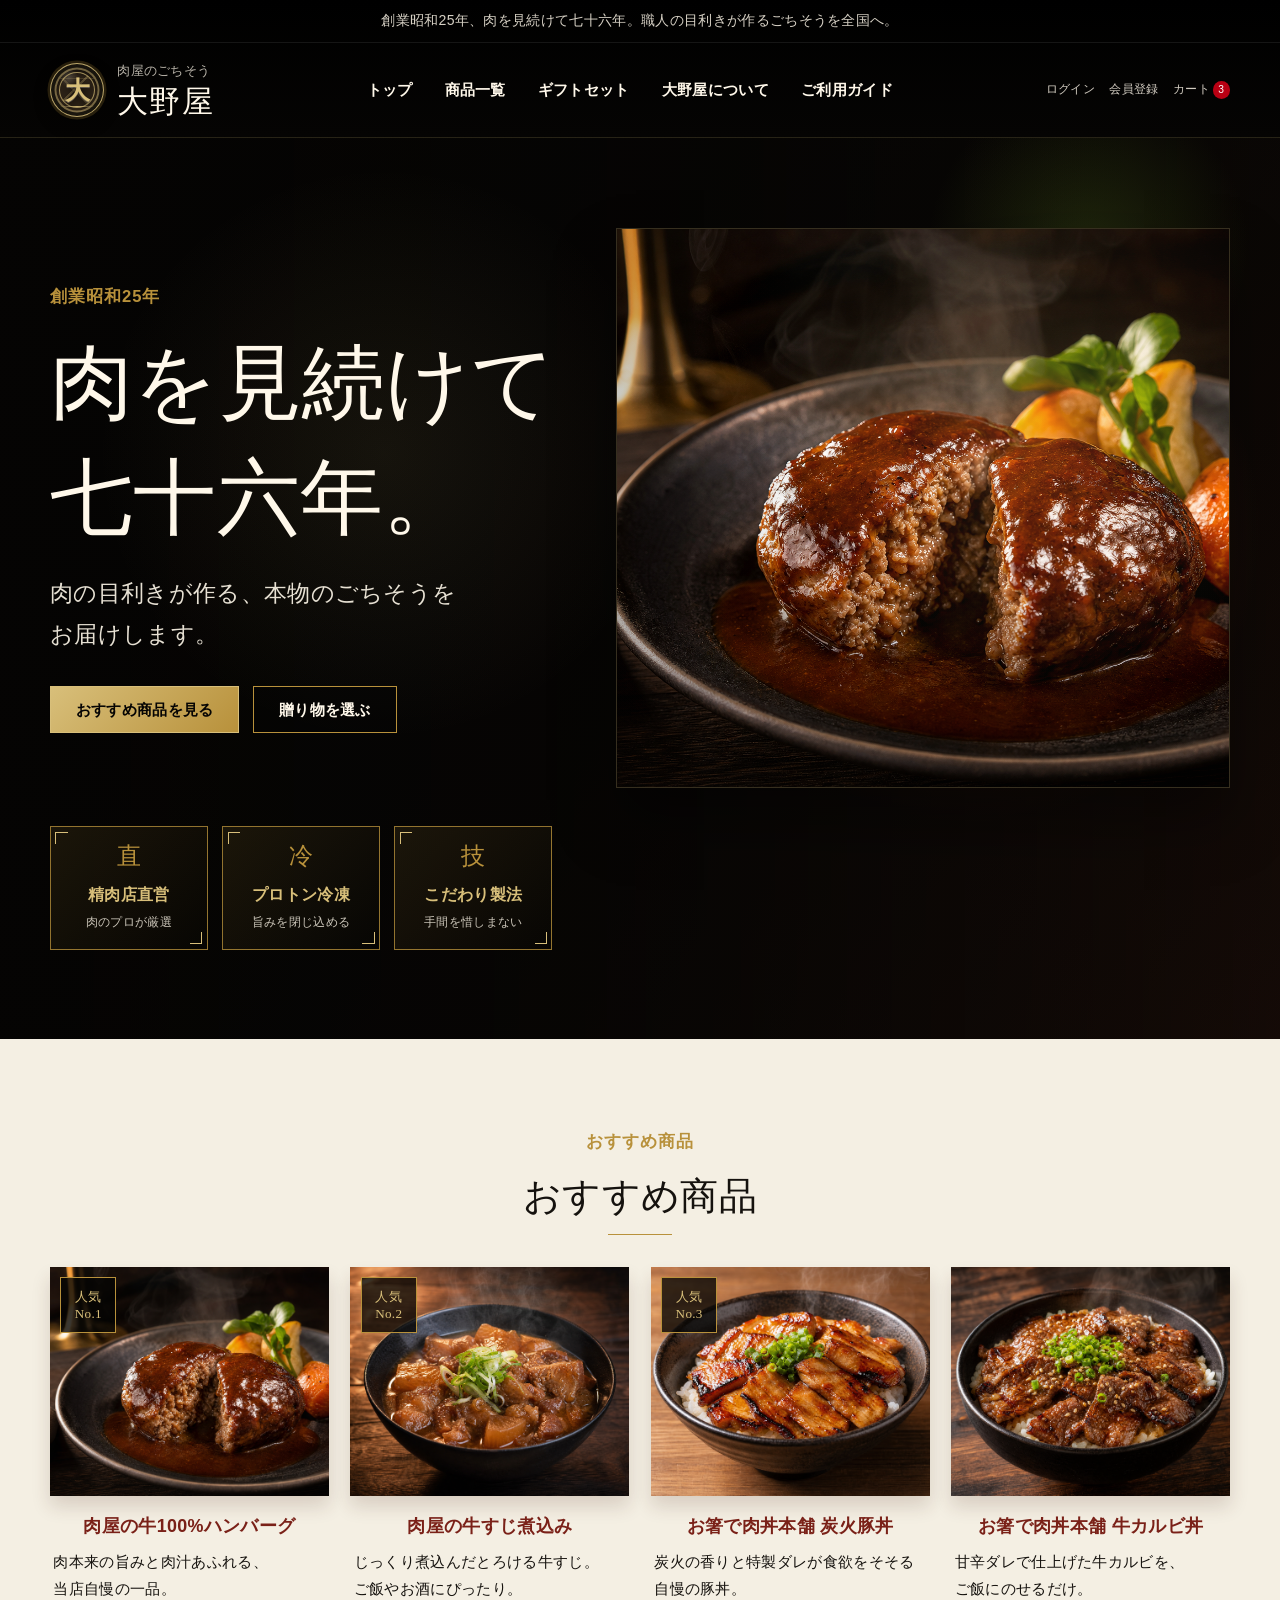
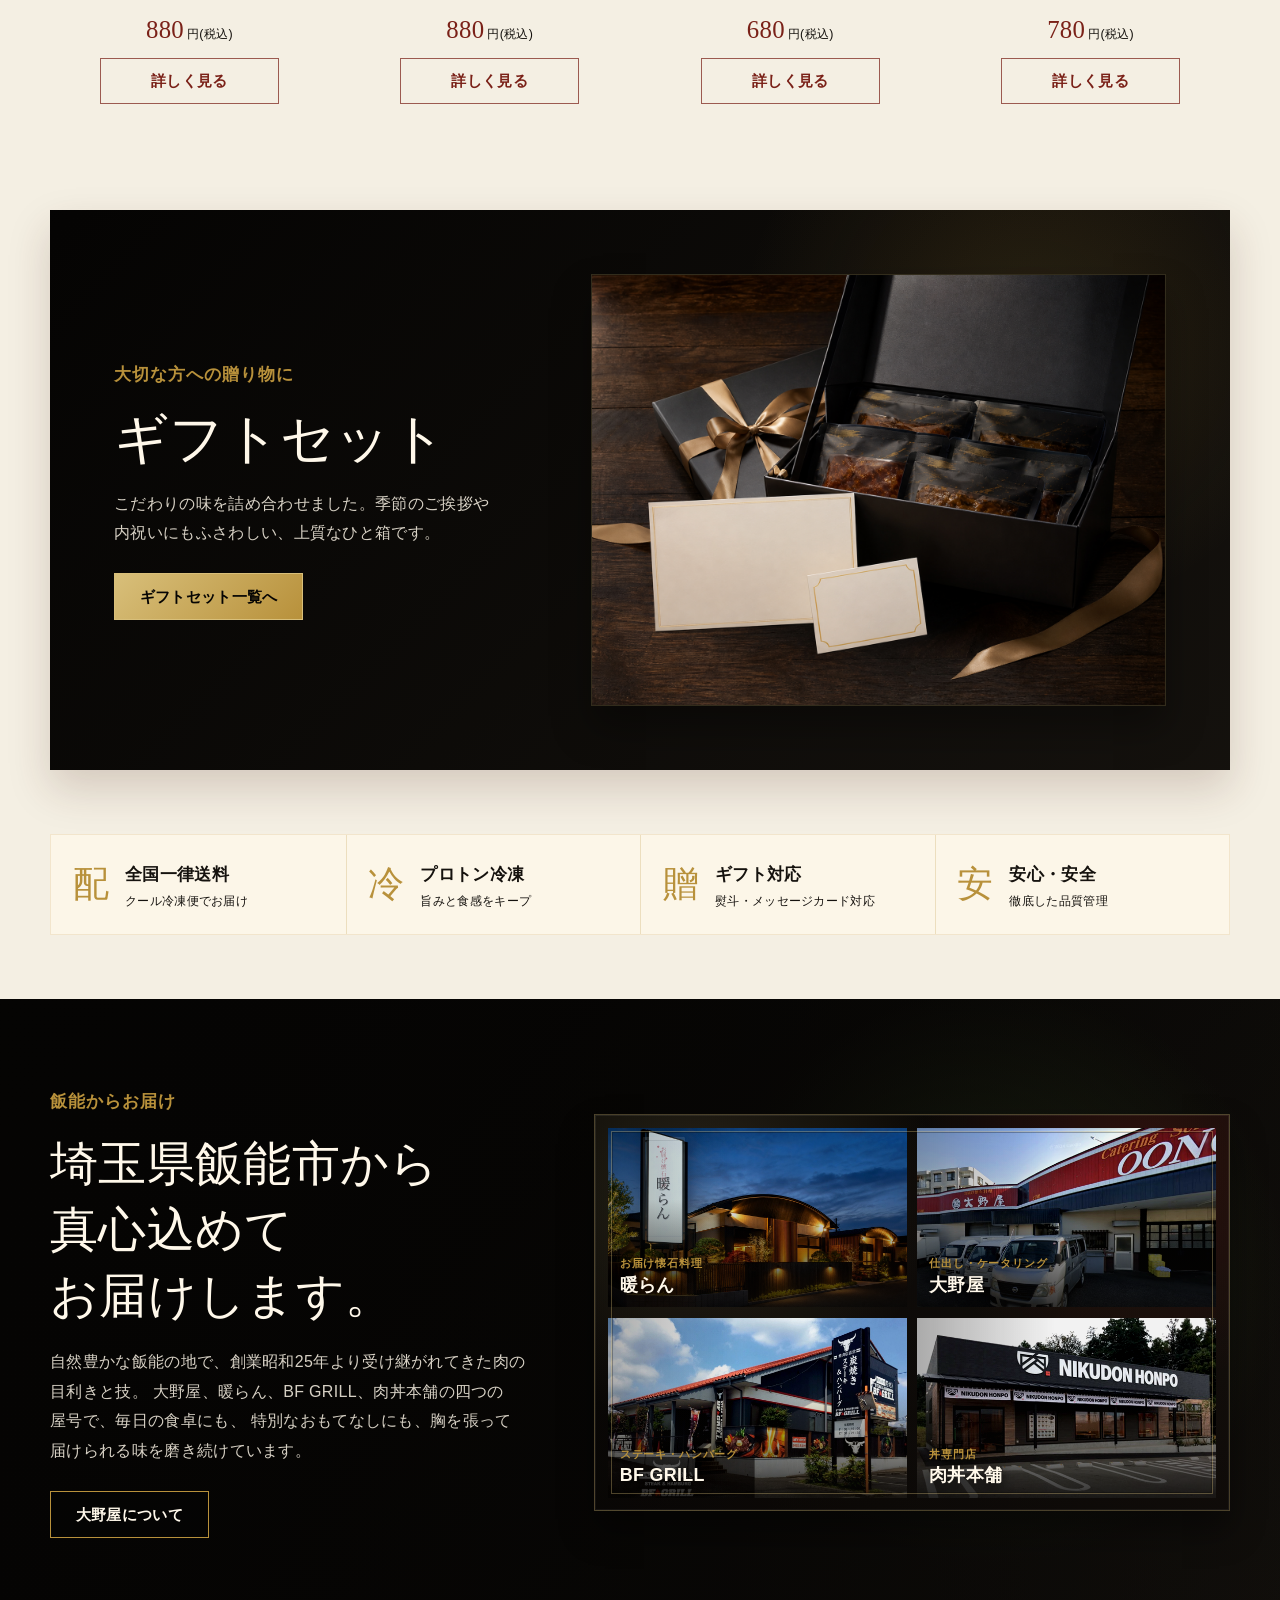
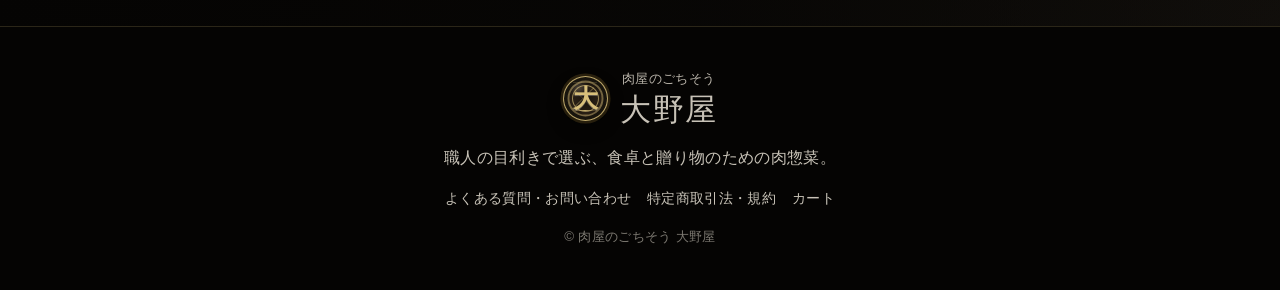
==== commit 605b4cdf: "Improve site readability" ====
--- a/index.html
+++ b/index.html
@@ -88,7 +88,7 @@
 
       <section class="products section-light" id="products" aria-labelledby="products-title">
         <div class="section-heading">
-          <p class="eyebrow">Recommended</p>
+          <p class="eyebrow">おすすめ商品</p>
           <h2 id="products-title">おすすめ商品</h2>
         </div>
 
@@ -189,7 +189,7 @@
 
       <section class="about" id="about" aria-labelledby="about-title">
         <div class="about-copy">
-          <p class="eyebrow">From Hanno, Saitama</p>
+          <p class="eyebrow">飯能からお届け</p>
           <h2 id="about-title">埼玉県飯能市から<br>真心込めてお届けします。</h2>
           <p>
             自然豊かな飯能の地で、創業昭和25年より受け継がれてきた肉の目利きと技。
@@ -205,11 +205,11 @@
           </figure>
           <figure class="brand-tile brand-tile-onoya">
             <img src="assets/brand-onoya.jpg" width="1200" height="760" loading="lazy" alt="大野屋の店舗外観">
-            <figcaption><span>Catering Service</span>大野屋</figcaption>
+            <figcaption><span>仕出し・ケータリング</span>大野屋</figcaption>
           </figure>
           <figure class="brand-tile brand-tile-bf">
             <img src="assets/brand-bf-grill.jpg" width="1200" height="760" loading="lazy" alt="BF GRILLの店舗外観">
-            <figcaption><span>Steak & Hamburg</span>BF GRILL</figcaption>
+            <figcaption><span>ステーキ・ハンバーグ</span>BF GRILL</figcaption>
           </figure>
           <figure class="brand-tile brand-tile-nikudon">
             <img src="assets/brand-nikudon-honpo.jpg" width="1200" height="760" loading="lazy" alt="肉丼本舗の店舗外観">
@@ -229,11 +229,11 @@
       </a>
       <p>職人の目利きで選ぶ、食卓と贈り物のための肉惣菜。</p>
       <nav class="footer-links" aria-label="フッターナビ">
-        <a href="faq.html">FAQ / お問い合わせ</a>
+        <a href="faq.html">よくある質問・お問い合わせ</a>
         <a href="legal.html">特定商取引法・規約</a>
         <a href="cart.html">カート</a>
       </nav>
-      <small>&copy; Onoya Butcher. All rights reserved.</small>
+      <small>&copy; 肉屋のごちそう 大野屋</small>
     </footer>
   </body>
 </html>
--- a/styles.css
+++ b/styles.css
@@ -11,8 +11,8 @@
   --cream-text: #fff8ea;
   --muted-light: #c9bea8;
   --shadow: rgba(0, 0, 0, 0.36);
-  --serif: "Yu Mincho", "Hiragino Mincho ProN", "Noto Serif JP", serif;
-  --sans: "Hiragino Kaku Gothic ProN", "Yu Gothic", "Noto Sans JP", sans-serif;
+  --serif: "Hiragino Mincho ProN", "Yu Mincho", "Noto Serif JP", serif;
+  --sans: -apple-system, BlinkMacSystemFont, "Hiragino Sans", "Hiragino Kaku Gothic ProN", "Yu Gothic", "YuGothic", "Meiryo", "Noto Sans JP", sans-serif;
 }
 
 * {
@@ -34,22 +34,33 @@
     linear-gradient(135deg, rgba(74, 36, 23, 0.07) 0 1px, transparent 1px 14px),
     var(--paper);
   font-family: var(--sans);
-  line-height: 1.8;
-  letter-spacing: 0;
-  line-break: strict;
-  overflow-wrap: break-word;
+  line-height: 1.85;
+  letter-spacing: 0.02em;
+  line-break: auto;
+  overflow-wrap: normal;
+  font-kerning: normal;
   text-rendering: optimizeLegibility;
   -webkit-font-smoothing: antialiased;
 }
 
-:where(h1, h2, h3, p, a, button, summary, label, th, td, .announcement) {
-  line-break: strict;
+:where(h1, h2, h3, p, li, dt, dd, a, button, summary, label, th, td, .announcement, .pill) {
+  line-break: auto;
   overflow-wrap: break-word;
   word-break: normal;
 }
 
-:where(h1, h2, h3, .page-lead, .hero-lead, .announcement) {
-  text-wrap: pretty;
+:where(p, li, dd, td, summary, .page-lead, .hero-lead, .section-copy) {
+  line-height: 1.85;
+}
+
+:where(h1, h2, h3, .page-hero h1, .section-title, .section-heading h2) {
+  text-wrap: balance;
+}
+
+@supports (word-break: auto-phrase) {
+  :where(h1, h2, h3, p, li, dt, dd, summary, th, td, .announcement, .button, .pill) {
+    word-break: auto-phrase;
+  }
 }
 
 body::before {
@@ -85,9 +96,10 @@
   padding: 0.55rem 1.5rem;
   color: rgba(255, 248, 234, 0.84);
   border-bottom: 1px solid rgba(255, 255, 255, 0.08);
-  font-family: var(--serif);
+  font-family: var(--sans);
   font-size: clamp(0.72rem, 1.1vw, 0.88rem);
-  overflow-wrap: anywhere;
+  line-height: 1.7;
+  overflow-wrap: break-word;
   text-align: center;
 }
 
@@ -170,6 +182,7 @@
 
 .brand-small {
   color: rgba(255, 248, 234, 0.72);
+  font-family: var(--sans);
   font-size: 0.82rem;
 }
 
@@ -189,8 +202,10 @@
 .main-nav {
   justify-content: center;
   gap: clamp(0.75rem, 2.5vw, 2.25rem);
-  font-family: var(--serif);
+  font-family: var(--sans);
   font-size: 0.95rem;
+  font-weight: 700;
+  line-height: 1.6;
 }
 
 .main-nav a {
@@ -276,9 +291,10 @@
 .eyebrow {
   margin: 0 0 0.8rem;
   color: var(--gold);
-  font-family: var(--serif);
+  font-family: var(--sans);
   font-size: clamp(0.86rem, 1.3vw, 1.05rem);
   font-weight: 700;
+  letter-spacing: 0.06em;
 }
 
 .hero h1,
@@ -323,8 +339,9 @@
   min-height: 2.75rem;
   padding: 0.72rem 1.55rem;
   border: 1px solid currentColor;
-  font-family: var(--serif);
+  font-family: var(--sans);
   font-size: 0.95rem;
+  font-weight: 700;
   line-height: 1.42;
   text-align: center;
   transition: transform 180ms ease, background-color 180ms ease, border-color 180ms ease, color 180ms ease;
@@ -416,8 +433,9 @@
 .trust-badges h2 {
   margin: 0.58rem 0 0.1rem;
   color: var(--pale-gold);
-  font-family: var(--serif);
+  font-family: var(--sans);
   font-size: 1rem;
+  font-weight: 700;
 }
 
 .trust-badges p {
@@ -746,8 +764,9 @@
 .product-card h3 {
   margin: 0;
   color: var(--meat-red);
-  font-family: var(--serif);
+  font-family: var(--sans);
   font-size: clamp(1rem, 1.8vw, 1.12rem);
+  font-weight: 700;
   line-height: 1.5;
 }
 
@@ -922,8 +941,9 @@
 .service-strip h2 {
   margin: 0;
   color: var(--ink);
-  font-family: var(--serif);
+  font-family: var(--sans);
   font-size: 1.05rem;
+  font-weight: 700;
 }
 
 .service-strip p {
@@ -997,10 +1017,10 @@
   max-width: 58rem;
   margin: 1.35rem 0 0;
   color: rgba(255, 248, 234, 0.86);
-  font-family: var(--serif);
+  font-family: var(--sans);
   font-size: clamp(1rem, 1.5vw, 1.12rem);
-  line-height: 2.15;
-  overflow-wrap: anywhere;
+  line-height: 1.95;
+  overflow-wrap: break-word;
 }
 
 .founder-card {
@@ -1069,7 +1089,7 @@
   z-index: 1;
   margin-top: 0.85rem;
   color: rgba(255, 248, 234, 0.82);
-  font-family: var(--serif);
+  font-family: var(--sans);
   font-size: 0.95rem;
   line-height: 1.75;
 }
@@ -1088,10 +1108,11 @@
 .store-visual {
   position: relative;
   display: grid;
-  grid-template-columns: minmax(0, 1.22fr) minmax(8.5rem, 0.78fr);
-  grid-template-rows: repeat(3, minmax(0, 1fr));
+  grid-template-columns: repeat(2, minmax(0, 1fr));
+  grid-template-rows: repeat(2, minmax(0, 1fr));
   gap: clamp(0.45rem, 1vw, 0.65rem);
-  min-height: clamp(23rem, 38vw, 31rem);
+  aspect-ratio: 16 / 10;
+  min-height: 0;
   margin: 0;
   padding: clamp(0.55rem, 1.2vw, 0.8rem);
   overflow: hidden;
@@ -1136,7 +1157,7 @@
 }
 
 .brand-tile-featured {
-  grid-row: 1 / span 3;
+  grid-row: auto;
 }
 
 .brand-tile img {
@@ -1172,8 +1193,9 @@
   gap: 0.12rem;
   margin: 0;
   color: var(--cream-text);
-  font-family: var(--serif);
+  font-family: var(--sans);
   font-size: clamp(0.98rem, 1.6vw, 1.12rem);
+  font-weight: 700;
   line-height: 1.34;
   text-shadow: 0 0.18rem 0.75rem rgba(0, 0, 0, 0.78);
 }
@@ -1188,10 +1210,7 @@
 }
 
 .brand-tile-featured figcaption {
-  right: 1rem;
-  bottom: 0.95rem;
-  left: 1rem;
-  font-size: clamp(1.55rem, 3vw, 2.3rem);
+  font-size: clamp(0.98rem, 1.6vw, 1.12rem);
 }
 
 .brand-tile-danran img {
@@ -1268,7 +1287,7 @@
   font-size: clamp(2.25rem, 5vw, 4.4rem);
   font-weight: 500;
   line-height: 1.35;
-  overflow-wrap: anywhere;
+  overflow-wrap: break-word;
 }
 
 .page-title-line {
@@ -1283,9 +1302,9 @@
   max-width: 42rem;
   margin: 1rem 0 0;
   color: rgba(255, 248, 234, 0.84);
-  font-family: var(--serif);
+  font-family: var(--sans);
   font-size: clamp(1rem, 1.8vw, 1.25rem);
-  overflow-wrap: anywhere;
+  overflow-wrap: break-word;
 }
 
 .page-section {
@@ -1306,7 +1325,7 @@
   font-size: clamp(1.65rem, 3vw, 2.45rem);
   font-weight: 500;
   line-height: 1.45;
-  overflow-wrap: anywhere;
+  overflow-wrap: break-word;
 }
 
 .section-copy {
@@ -1356,8 +1375,9 @@
 .legal-doc h2 {
   margin: 0 0 0.65rem;
   color: var(--meat-red);
-  font-family: var(--serif);
+  font-family: var(--sans);
   font-size: clamp(1.18rem, 2vw, 1.45rem);
+  font-weight: 700;
   line-height: 1.5;
 }
 
@@ -1370,7 +1390,7 @@
 .panel ul,
 .panel ol {
   margin: 0.45rem 0 0;
-  overflow-wrap: anywhere;
+  overflow-wrap: break-word;
 }
 
 .panel ul,
@@ -1468,13 +1488,15 @@
 .legal-table th {
   width: 9rem;
   color: var(--meat-red);
-  font-family: var(--serif);
+  font-family: var(--sans);
+  font-weight: 700;
   background: rgba(229, 216, 191, 0.42);
 }
 
 .cart-table th {
   color: var(--meat-red);
-  font-family: var(--serif);
+  font-family: var(--sans);
+  font-weight: 700;
   background: rgba(229, 216, 191, 0.42);
 }
 
@@ -1494,7 +1516,7 @@
 
 .field label {
   color: var(--meat-red);
-  font-family: var(--serif);
+  font-family: var(--sans);
   font-weight: 700;
 }
 
@@ -1538,7 +1560,7 @@
   cursor: pointer;
   padding: 1rem 1.1rem;
   color: var(--meat-red);
-  font-family: var(--serif);
+  font-family: var(--sans);
   font-weight: 700;
 }
 
@@ -1636,6 +1658,20 @@
 
   .founder-card {
     width: min(28rem, 100%);
+  }
+}
+
+@media (max-width: 760px) {
+  .grid-2 {
+    grid-template-columns: 1fr;
+  }
+
+  .detail-visual {
+    min-height: clamp(19rem, 56vw, 23rem);
+  }
+
+  .title-line {
+    white-space: normal;
   }
 }
 
@@ -1689,7 +1725,7 @@
 
   .hero h1 {
     font-size: clamp(2.25rem, 12vw, 3rem);
-    line-height: 1.32;
+    line-height: 1.42;
   }
 
   .page-hero h1 {
@@ -1740,17 +1776,18 @@
 
   .store-visual {
     grid-template-columns: repeat(2, minmax(0, 1fr));
-    grid-template-rows: 1.18fr 1fr 0.9fr;
-    min-height: 36rem;
+    grid-template-rows: repeat(2, minmax(0, 1fr));
+    aspect-ratio: 1 / 1;
+    min-height: 0;
   }
 
   .brand-tile-featured {
-    grid-column: 1 / -1;
+    grid-column: auto;
     grid-row: auto;
   }
 
   .brand-tile-nikudon {
-    grid-column: 1 / -1;
+    grid-column: auto;
   }
 
   .brand-tile figcaption {
@@ -1761,7 +1798,7 @@
   }
 
   .brand-tile-featured figcaption {
-    font-size: clamp(1.35rem, 7vw, 1.85rem);
+    font-size: 0.96rem;
   }
 
   .vegetable-green {
@@ -1833,13 +1870,51 @@
   .spec-table,
   .legal-table {
     display: block;
-    overflow-x: auto;
+    overflow: visible;
+    background: transparent;
+  }
+
+  .spec-table tbody,
+  .spec-table tr,
+  .spec-table th,
+  .spec-table td,
+  .legal-table tbody,
+  .legal-table tr,
+  .legal-table th,
+  .legal-table td {
+    display: block;
+    width: 100%;
+  }
+
+  .spec-table tr,
+  .legal-table tr {
+    border: 1px solid rgba(184, 145, 59, 0.22);
+    background: rgba(255, 248, 234, 0.78);
+  }
+
+  .spec-table tr + tr,
+  .legal-table tr + tr {
+    margin-top: 0.75rem;
+  }
+
+  .spec-table th,
+  .spec-table td,
+  .legal-table th,
+  .legal-table td {
+    border: 0;
   }
 
   .spec-table th,
   .legal-table th {
-    width: 7rem;
-    min-width: 7rem;
+    width: auto;
+    min-width: 0;
+    padding: 0.8rem 0.9rem 0.15rem;
+    background: transparent;
+  }
+
+  .spec-table td,
+  .legal-table td {
+    padding: 0.15rem 0.9rem 0.85rem;
   }
 
   .product-card p {
@@ -1866,3 +1941,13 @@
     border-top: 0;
   }
 }
+
+@media (max-width: 420px) {
+  .hero-actions {
+    grid-template-columns: 1fr;
+  }
+
+  .hero-actions .button {
+    width: 100%;
+  }
+}
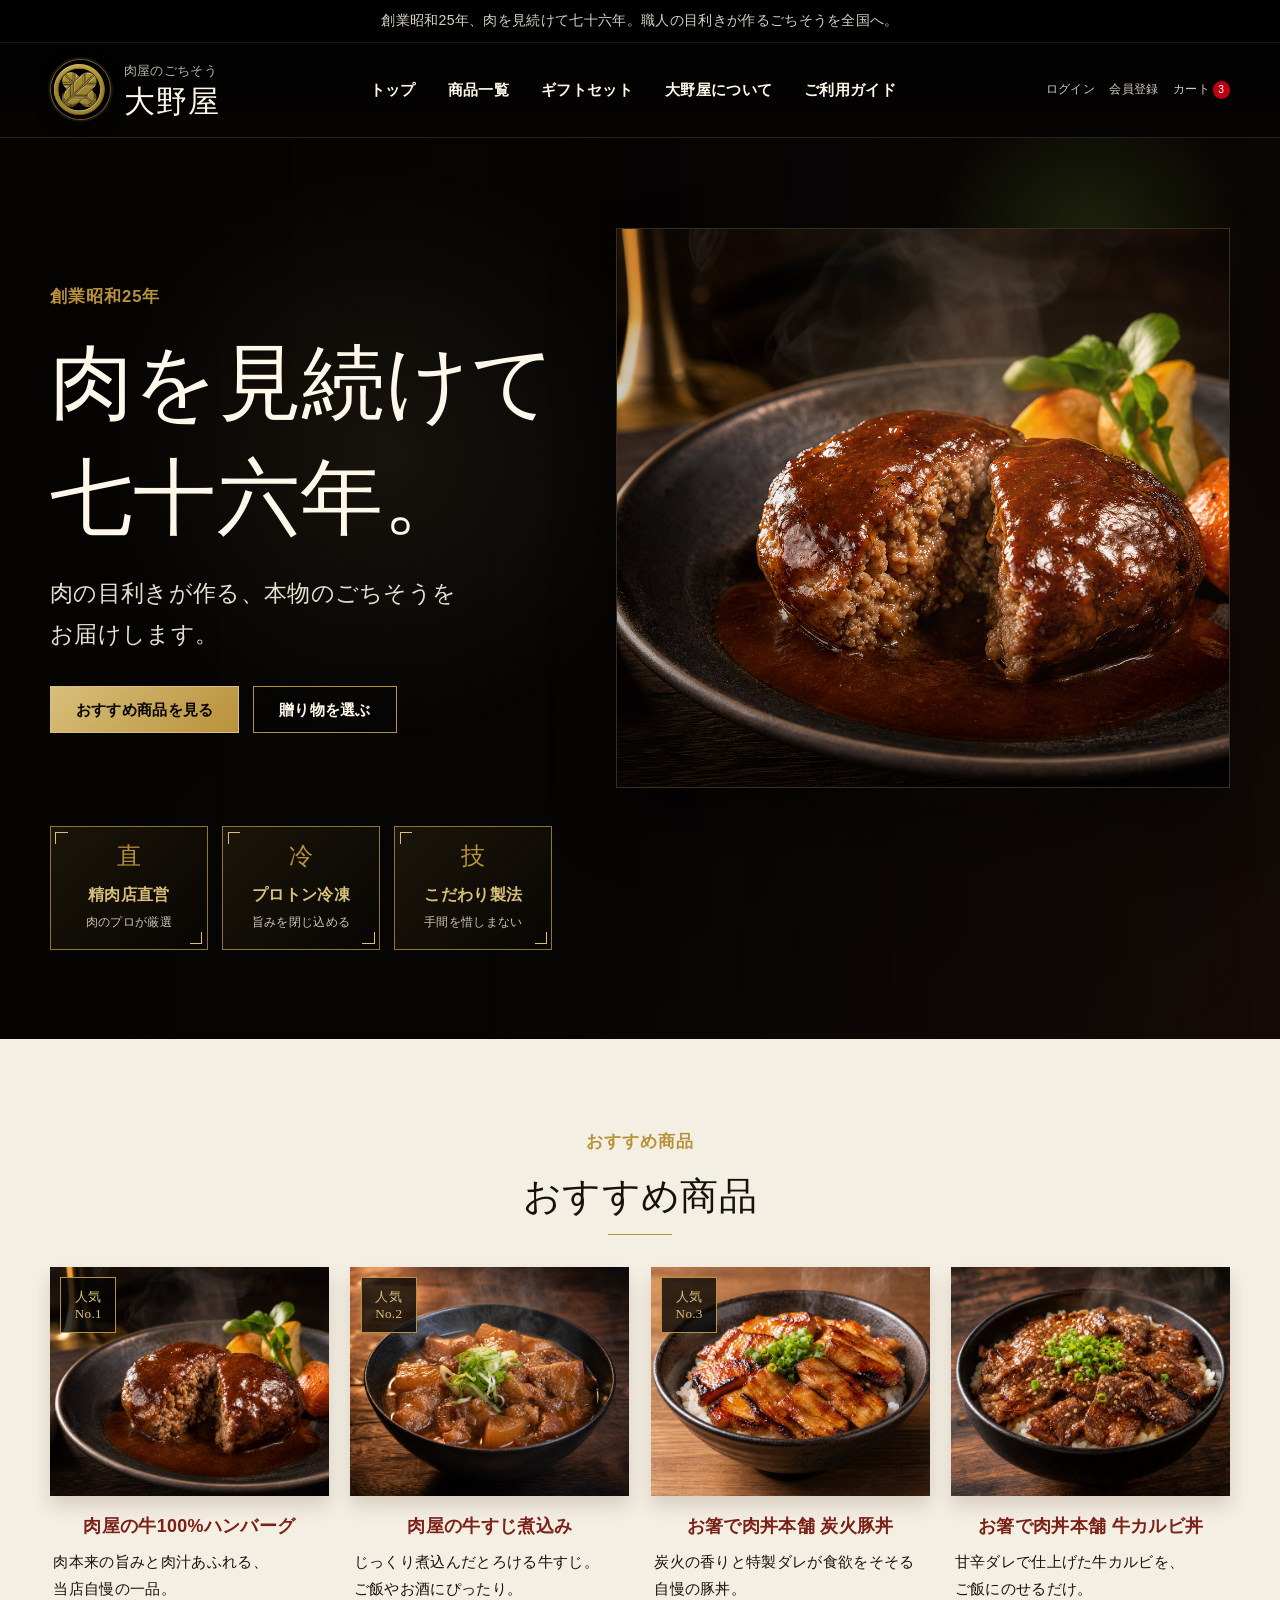
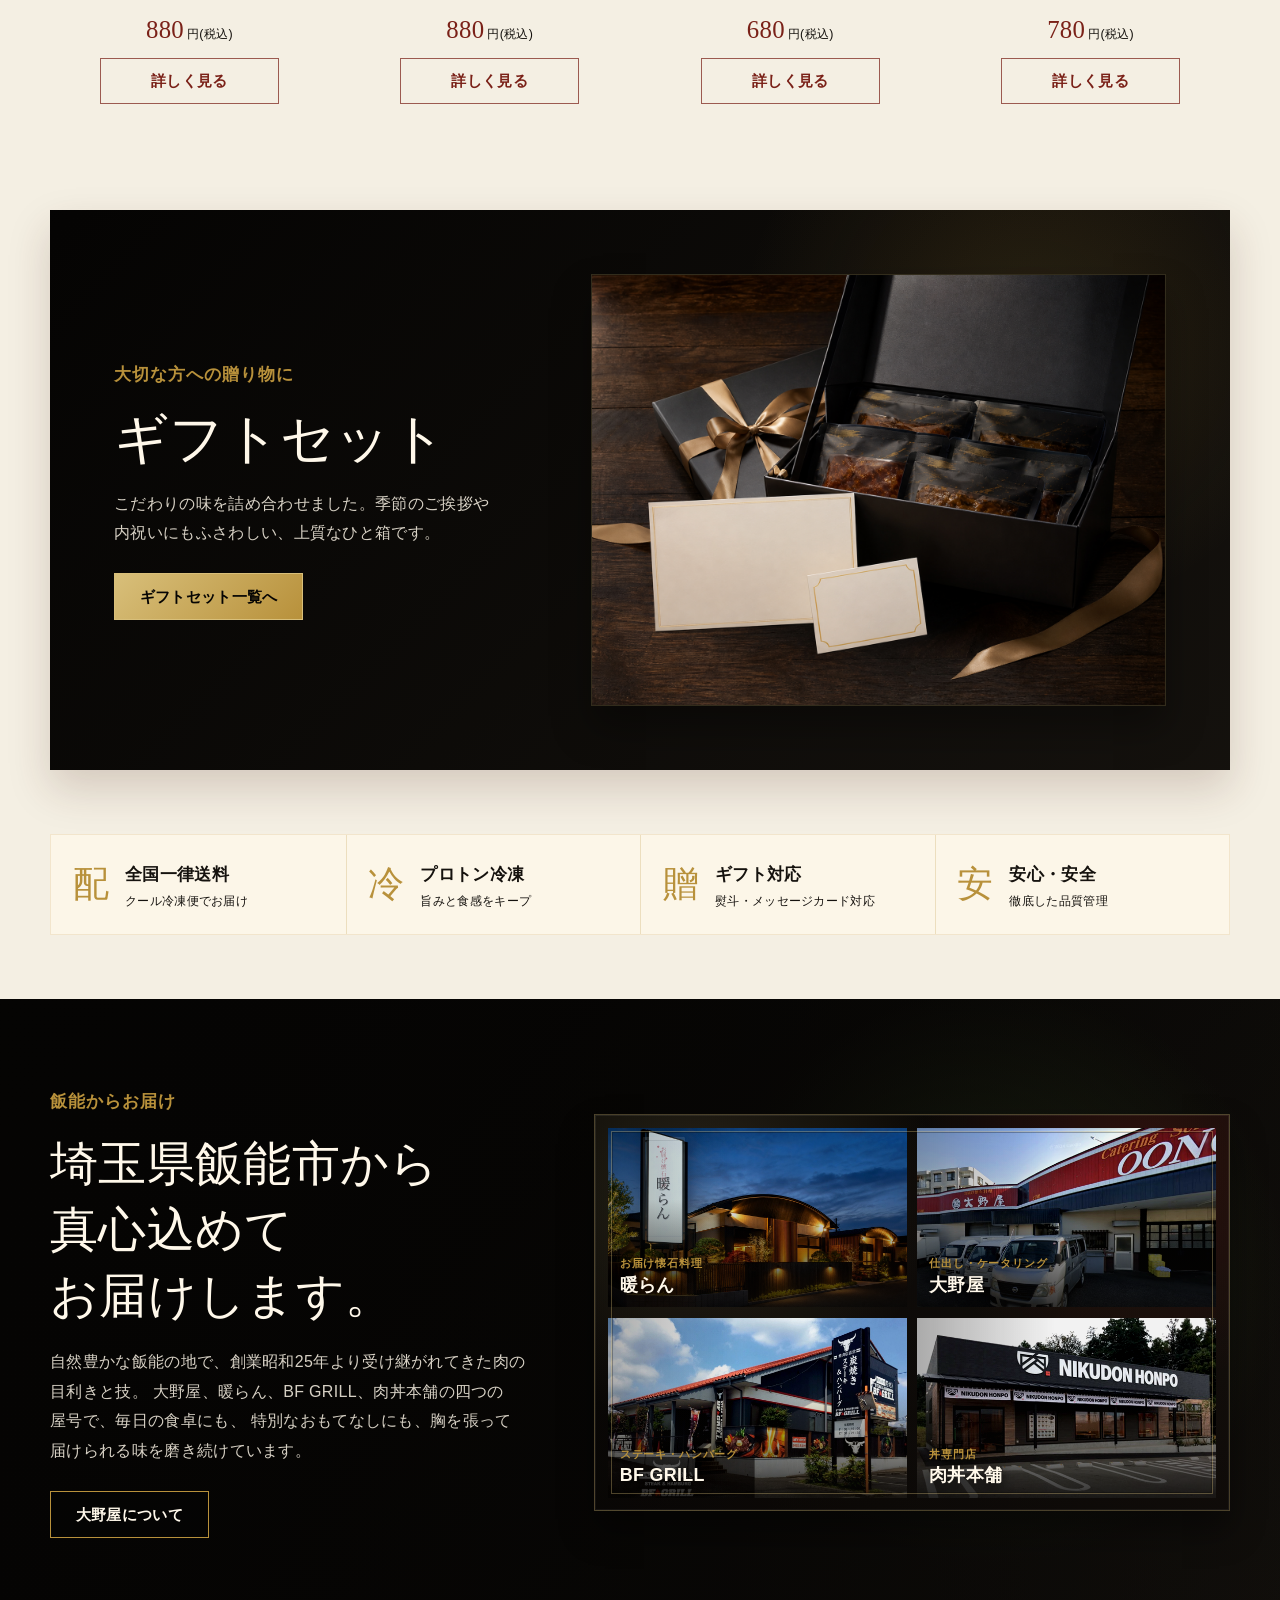
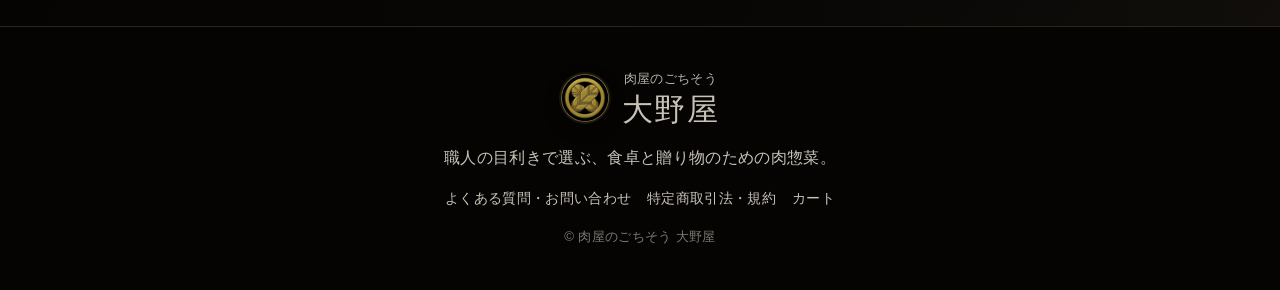
==== commit d3f8883b: "Replace site logo" ====
--- a/index.html
+++ b/index.html
@@ -18,7 +18,7 @@
 
       <div class="header-inner">
         <a class="brand" href="index.html" aria-label="肉屋のごちそう 大野屋 トップへ">
-          <span class="brand-mark" aria-hidden="true">大</span>
+          <span class="brand-mark" aria-hidden="true"><img src="assets/logo-onoya.jpg" alt=""></span>
           <span class="brand-copy">
             <span class="brand-small">肉屋のごちそう</span>
             <span class="brand-name">大野屋</span>
@@ -221,7 +221,7 @@
 
     <footer class="site-footer">
       <a class="brand footer-brand" href="index.html" aria-label="肉屋のごちそう 大野屋 トップへ">
-        <span class="brand-mark" aria-hidden="true">大</span>
+        <span class="brand-mark" aria-hidden="true"><img src="assets/logo-onoya.jpg" alt=""></span>
         <span class="brand-copy">
           <span class="brand-small">肉屋のごちそう</span>
           <span class="brand-name">大野屋</span>
--- a/styles.css
+++ b/styles.css
@@ -123,55 +123,29 @@
 .brand-mark {
   position: relative;
   isolation: isolate;
-  display: grid;
-  width: 3.4rem;
+  display: block;
+  width: 3.8rem;
   aspect-ratio: 1;
-  place-items: center;
-  color: var(--pale-gold);
-  background:
-    radial-gradient(circle at 34% 26%, rgba(255, 248, 234, 0.18), transparent 0.6rem),
-    radial-gradient(circle at 50% 58%, #2b2116 0 44%, #0b0805 70%),
-    conic-gradient(from 20deg, #6e5422, var(--pale-gold), #8b6827, var(--gold), #6e5422);
-  border: 1px solid rgba(216, 191, 122, 0.86);
+  overflow: hidden;
+  background: #000;
+  border: 1px solid rgba(216, 191, 122, 0.48);
   border-radius: 50%;
   box-shadow:
-    inset 0 0 0 0.22rem rgba(5, 4, 3, 0.82),
-    inset 0 0 0 0.34rem rgba(216, 191, 122, 0.48),
-    0 0 0 0.16rem rgba(184, 145, 59, 0.2),
+    0 0 0 0.12rem rgba(184, 145, 59, 0.12),
     0 0.45rem 1rem rgba(0, 0, 0, 0.42);
-  font-family: var(--serif);
-  font-size: 1.58rem;
-  font-weight: 700;
-  line-height: 1.12;
-  text-shadow:
-    0 1px 0 rgba(255, 248, 234, 0.28),
-    0 0.18rem 0.45rem rgba(0, 0, 0, 0.72);
+}
+
+.brand-mark img {
+  display: block;
+  width: 100%;
+  height: 100%;
+  object-fit: contain;
+  border-radius: 50%;
 }
 
 .brand-mark::before,
 .brand-mark::after {
-  position: absolute;
-  pointer-events: none;
-  content: "";
-}
-
-.brand-mark::before {
-  inset: 0.5rem;
-  z-index: -1;
-  border: 1px solid rgba(216, 191, 122, 0.7);
-  border-radius: 50%;
-  background:
-    linear-gradient(135deg, transparent 43%, rgba(216, 191, 122, 0.28) 44% 47%, transparent 48%),
-    linear-gradient(45deg, transparent 43%, rgba(216, 191, 122, 0.2) 44% 47%, transparent 48%);
-}
-
-.brand-mark::after {
-  right: 0.58rem;
-  bottom: 0.55rem;
-  left: 0.58rem;
-  height: 1px;
-  background: linear-gradient(90deg, transparent, rgba(216, 191, 122, 0.9), transparent);
-  box-shadow: 0 -1.75rem 0 rgba(216, 191, 122, 0.16);
+  display: none;
 }
 
 .brand-copy {
@@ -1241,7 +1215,7 @@
 }
 
 .footer-brand .brand-mark {
-  width: 2.8rem;
+  width: 3rem;
 }
 
 .site-footer p {
@@ -1697,7 +1671,7 @@
   }
 
   .brand-mark {
-    width: 3rem;
+    width: 3.35rem;
   }
 
   .main-nav {
